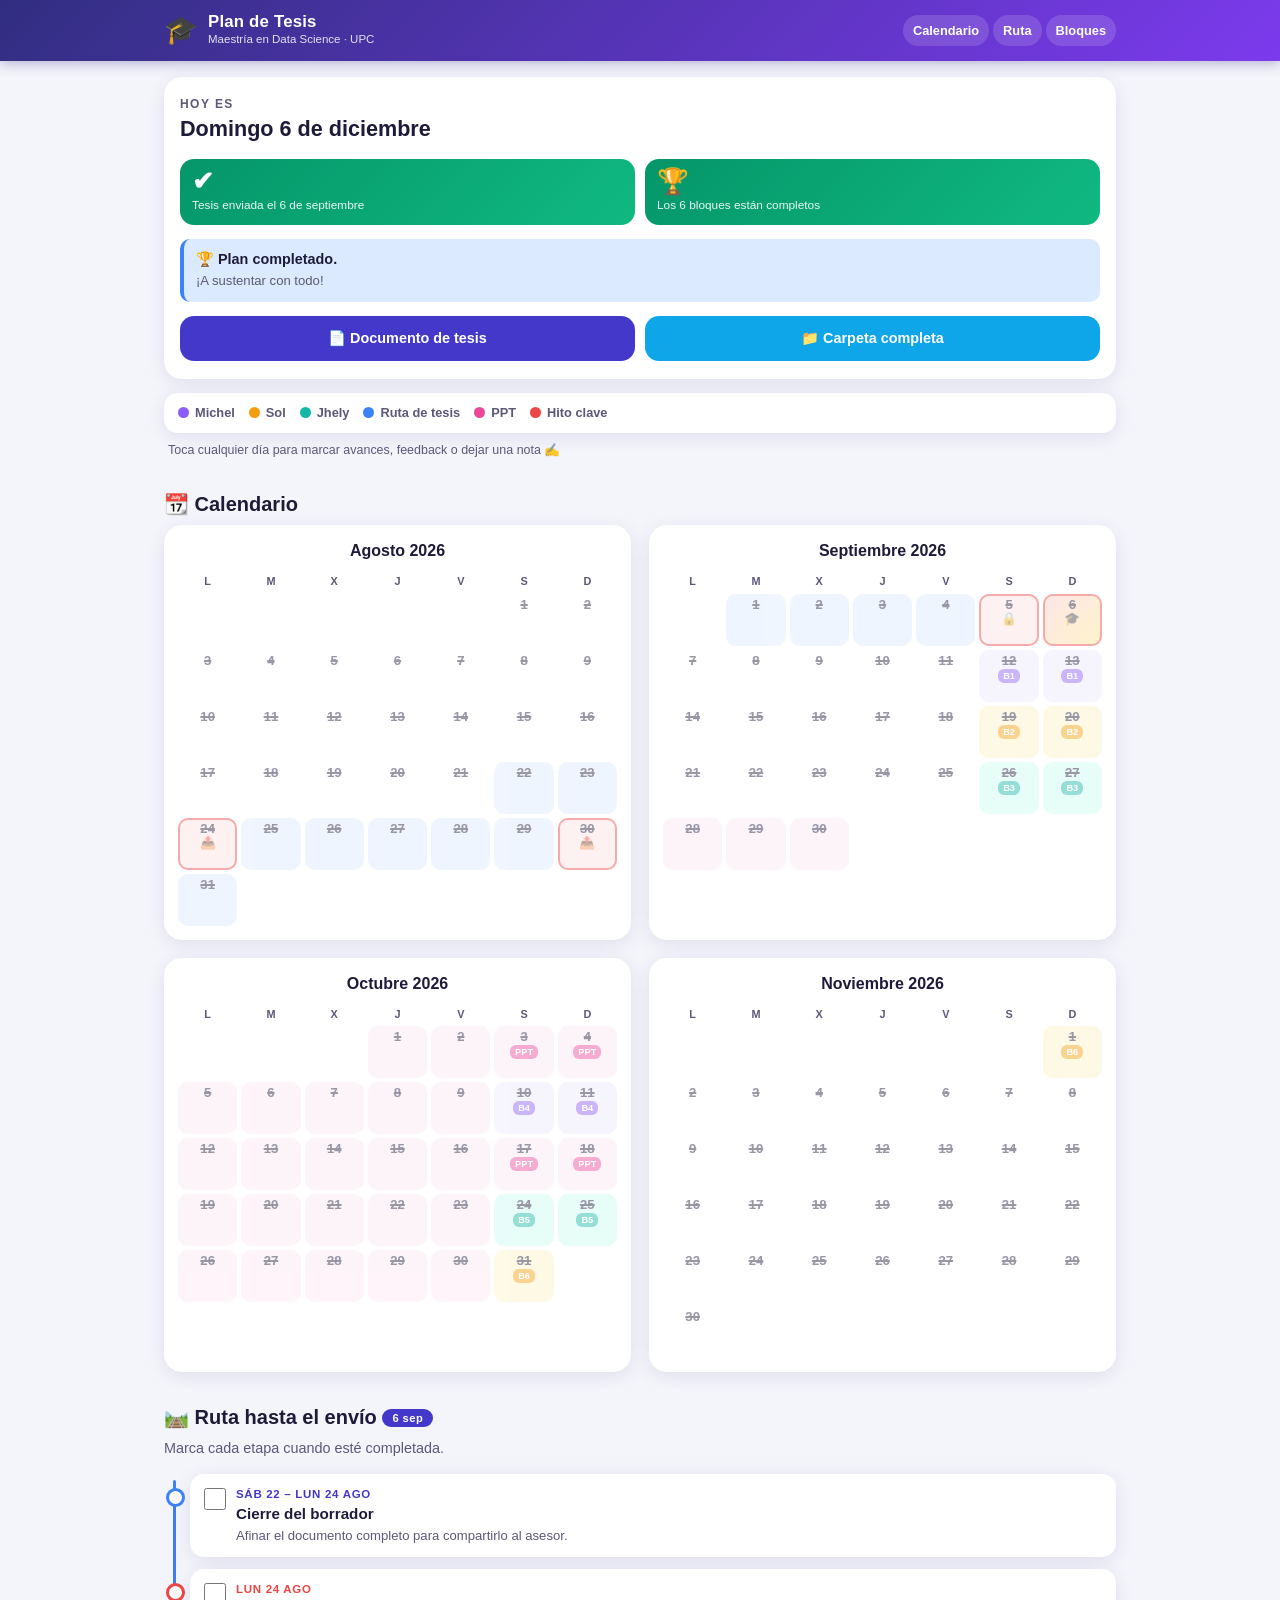
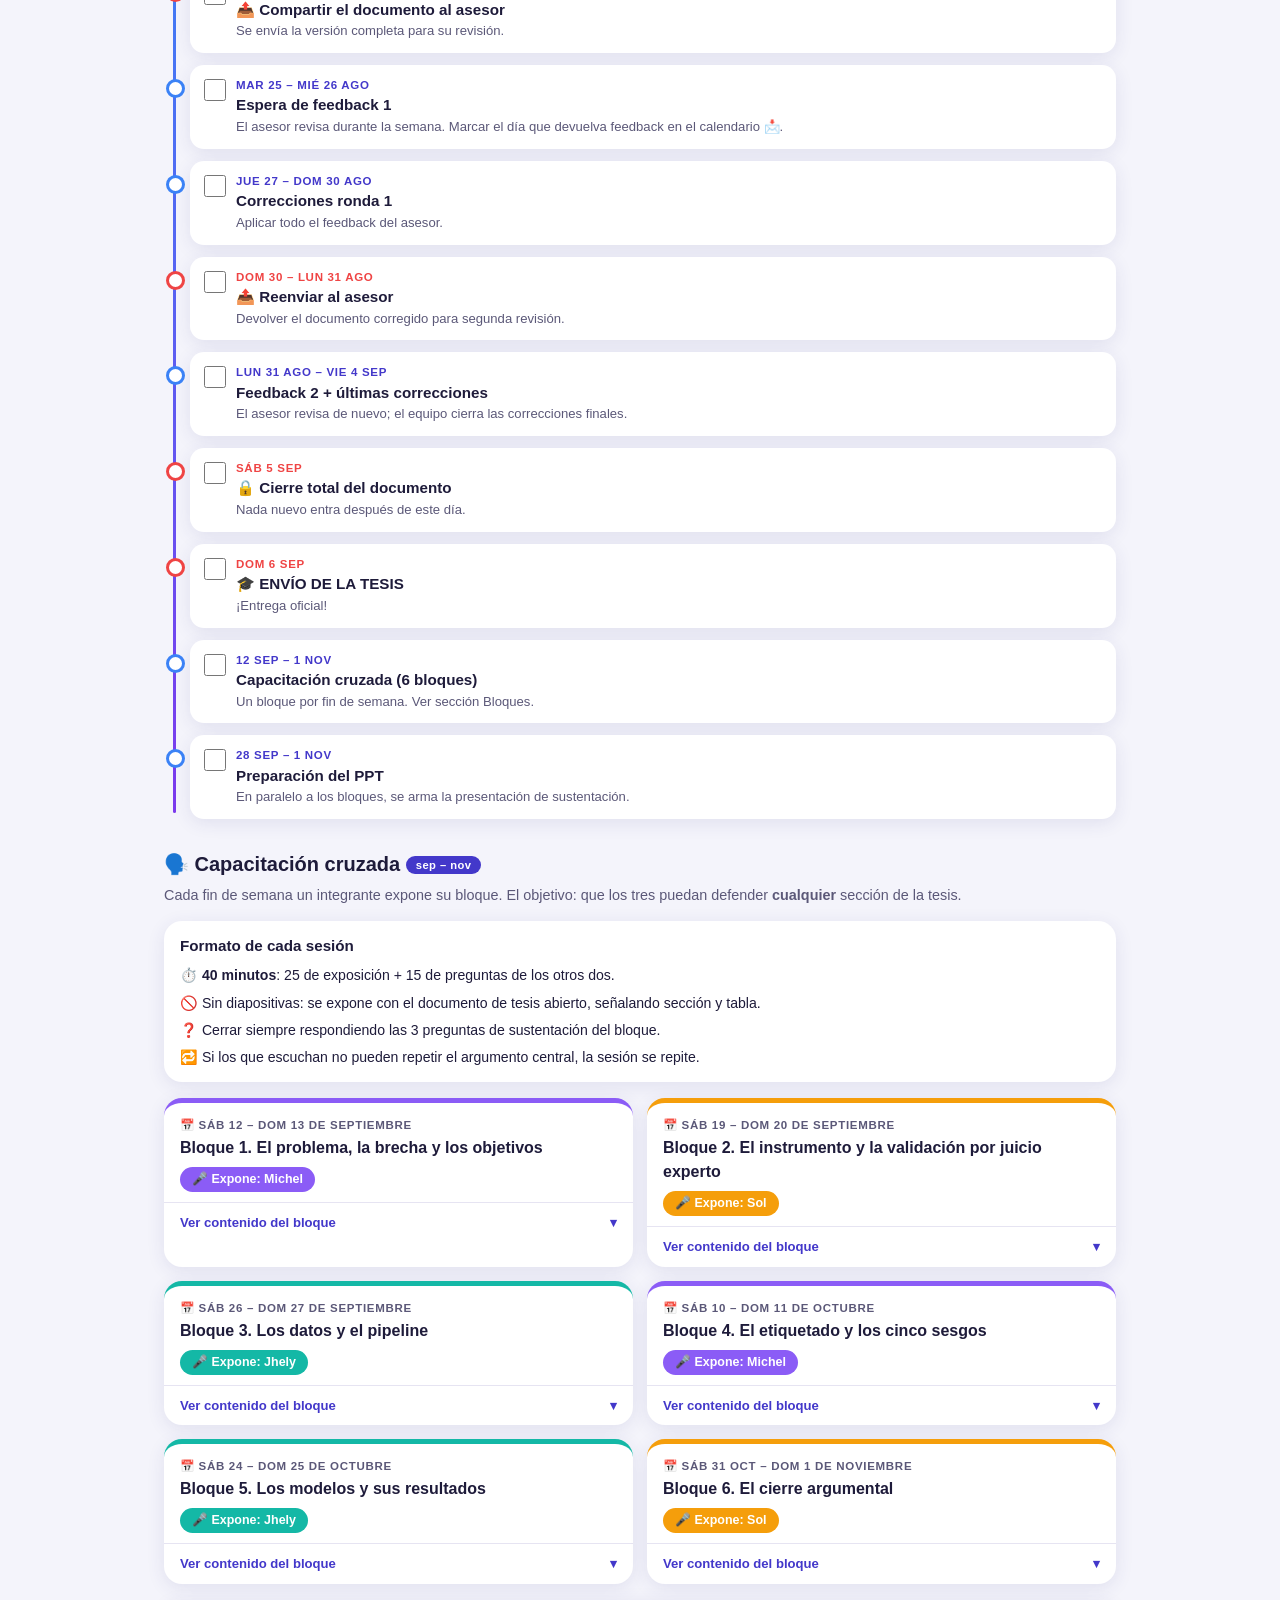
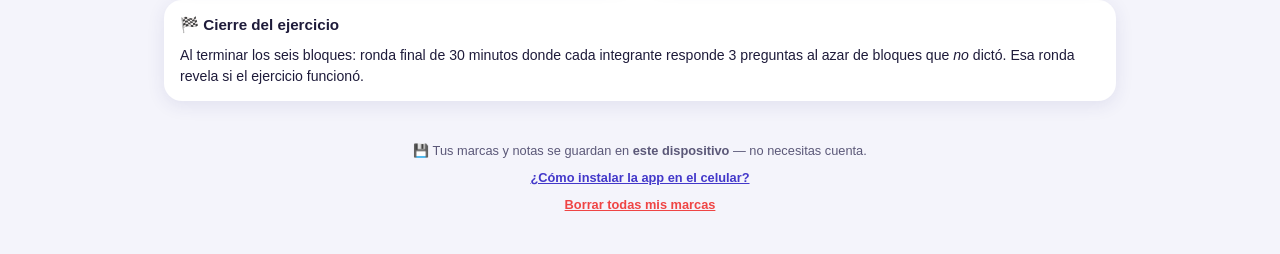
==== index.html @ 7bec79c9 "PWA de planificación de tesis para el equipo G7 Sitio estático responsive (celular y computadora) li" ====
<!DOCTYPE html>
<html lang="es">
<head>
  <meta charset="UTF-8" />
  <meta name="viewport" content="width=device-width, initial-scale=1, viewport-fit=cover" />
  <title>Plan de Tesis · G7</title>
  <meta name="description" content="Planificación de tesis — Maestría en Data Science UPC. Calendario, ruta de entrega y bloques de capacitación cruzada." />
  <meta name="theme-color" content="#312e81" />
  <link rel="manifest" href="manifest.webmanifest" />
  <link rel="icon" type="image/png" sizes="192x192" href="icons/icon-192.png" />
  <link rel="apple-touch-icon" href="icons/apple-touch-icon.png" />
  <meta name="apple-mobile-web-app-capable" content="yes" />
  <meta name="mobile-web-app-capable" content="yes" />
  <meta name="apple-mobile-web-app-status-bar-style" content="black-translucent" />
  <meta name="apple-mobile-web-app-title" content="Tesis G7" />
  <link rel="stylesheet" href="css/styles.css" />
</head>
<body>

<header class="topbar">
  <div class="topbar-inner">
    <div class="brand">
      <span class="brand-icon">🎓</span>
      <div>
        <h1>Plan de Tesis</h1>
        <p class="brand-sub">Maestría en Data Science · UPC</p>
      </div>
    </div>
    <nav class="quick-nav">
      <a href="#calendario">Calendario</a>
      <a href="#ruta">Ruta</a>
      <a href="#bloques">Bloques</a>
    </nav>
  </div>
</header>

<main>

  <!-- HERO / HOY -->
  <section class="hero" id="hoy">
    <div class="hero-card">
      <div class="hero-today">
        <p class="hero-label">Hoy es</p>
        <p class="hero-date" id="hero-date">—</p>
      </div>
      <div class="hero-countdown" id="hero-countdown">
        <!-- se llena por JS -->
      </div>
      <div class="hero-phase" id="hero-phase">
        <!-- fase actual por JS -->
      </div>
      <div class="hero-actions">
        <a class="btn btn-doc" target="_blank" rel="noopener"
           href="https://upcedupe-my.sharepoint.com/:w:/g/personal/e202411058_upc_edu_pe/IQDRNMA9AV5sQaZxkCQ2ro44AdvdgoTfrQjGai8BATHbYuw?e=8x37Rl">
          📄 Documento de tesis
        </a>
        <a class="btn btn-folder" target="_blank" rel="noopener"
           href="https://upcedupe-my.sharepoint.com/:f:/g/personal/e202411058_upc_edu_pe/IgCr6ckTygm-SajQEywB1_AHAR40iPiZxzMHCmifpr9KDxs?e=idbEZw">
          📁 Carpeta completa
        </a>
        <button class="btn btn-install hidden" id="btn-install">📲 Instalar app</button>
      </div>
    </div>
  </section>

  <!-- LEYENDA -->
  <section class="legend-wrap">
    <div class="legend">
      <span class="lg-item"><i class="dot dot-michel"></i> Michel</span>
      <span class="lg-item"><i class="dot dot-sol"></i> Sol</span>
      <span class="lg-item"><i class="dot dot-jhely"></i> Jhely</span>
      <span class="lg-item"><i class="dot dot-tesis"></i> Ruta de tesis</span>
      <span class="lg-item"><i class="dot dot-ppt"></i> PPT</span>
      <span class="lg-item"><i class="dot dot-hito"></i> Hito clave</span>
    </div>
    <p class="legend-hint">Toca cualquier día para marcar avances, feedback o dejar una nota ✍️</p>
  </section>

  <!-- CALENDARIO -->
  <section id="calendario" class="section">
    <h2 class="section-title">📆 Calendario</h2>
    <div class="months" id="months"><!-- meses por JS --></div>
  </section>

  <!-- RUTA DE LA TESIS -->
  <section id="ruta" class="section">
    <h2 class="section-title">🛤️ Ruta hasta el envío <span class="title-tag">6 sep</span></h2>
    <p class="section-sub">Marca cada etapa cuando esté completada.</p>
    <ol class="timeline" id="timeline"><!-- etapas por JS --></ol>
  </section>

  <!-- SUSTENTACIÓN / BLOQUES -->
  <section id="bloques" class="section">
    <h2 class="section-title">🗣️ Capacitación cruzada <span class="title-tag">sep – nov</span></h2>
    <p class="section-sub">Cada fin de semana un integrante expone su bloque. El objetivo: que los tres puedan defender <strong>cualquier</strong> sección de la tesis.</p>

    <div class="format-card">
      <h3>Formato de cada sesión</h3>
      <ul>
        <li>⏱️ <strong>40 minutos</strong>: 25 de exposición + 15 de preguntas de los otros dos.</li>
        <li>🚫 Sin diapositivas: se expone con el documento de tesis abierto, señalando sección y tabla.</li>
        <li>❓ Cerrar siempre respondiendo las 3 preguntas de sustentación del bloque.</li>
        <li>🔁 Si los que escuchan no pueden repetir el argumento central, la sesión se repite.</li>
      </ul>
    </div>

    <div class="blocks" id="blocks"><!-- bloques por JS --></div>

    <div class="format-card closing-card">
      <h3>🏁 Cierre del ejercicio</h3>
      <p>Al terminar los seis bloques: ronda final de 30 minutos donde cada integrante responde 3 preguntas al azar de bloques que <em>no</em> dictó. Esa ronda revela si el ejercicio funcionó.</p>
    </div>
  </section>

  <footer class="footer">
    <p>💾 Tus marcas y notas se guardan en <strong>este dispositivo</strong> — no necesitas cuenta.</p>
    <p><button class="linklike" id="btn-ios-help">¿Cómo instalar la app en el celular?</button></p>
    <p><button class="linklike danger" id="btn-reset">Borrar todas mis marcas</button></p>
  </footer>
</main>

<!-- MODAL DE DÍA -->
<div class="sheet-backdrop hidden" id="sheet-backdrop"></div>
<div class="sheet hidden" id="sheet" role="dialog" aria-modal="true">
  <div class="sheet-handle"></div>
  <h3 id="sheet-date">—</h3>
  <div id="sheet-events" class="sheet-events"></div>
  <p class="sheet-label">Marcar este día:</p>
  <div class="marker-row" id="marker-row">
    <button data-marker="hecho" class="marker">✅<span>Hecho</span></button>
    <button data-marker="enviado" class="marker">📤<span>Enviado</span></button>
    <button data-marker="feedback" class="marker">📩<span>Feedback</span></button>
    <button data-marker="ojo" class="marker">⚠️<span>Ojo</span></button>
    <button data-marker="" class="marker marker-clear">✖<span>Quitar</span></button>
  </div>
  <p class="sheet-label">Nota del día:</p>
  <textarea id="sheet-note" rows="2" placeholder="Ej.: El asesor devolvió feedback del cap. 4…"></textarea>
  <button class="btn btn-close" id="sheet-close">Listo</button>
</div>

<!-- MODAL INSTRUCCIONES iOS -->
<div class="sheet-backdrop hidden" id="ios-backdrop"></div>
<div class="sheet hidden" id="ios-sheet" role="dialog" aria-modal="true">
  <div class="sheet-handle"></div>
  <h3>📲 Instalar como app</h3>
  <div class="ios-steps">
    <p><strong>iPhone / iPad (Safari):</strong></p>
    <ol>
      <li>Toca el botón <strong>Compartir</strong> <span class="ios-share">⎋</span> (cuadrado con flecha).</li>
      <li>Elige <strong>“Añadir a pantalla de inicio”</strong>.</li>
      <li>Confirma con <strong>“Añadir”</strong>. ¡Listo! Aparece como app.</li>
    </ol>
    <p><strong>Android (Chrome):</strong></p>
    <ol>
      <li>Toca el menú <strong>⋮</strong> y elige <strong>“Instalar app”</strong> o <strong>“Añadir a pantalla de inicio”</strong>.</li>
    </ol>
  </div>
  <button class="btn btn-close" id="ios-close">Entendido</button>
</div>

<script src="js/app.js"></script>
</body>
</html>
---- css/styles.css ----
/* ============ Base ============ */
:root {
  --bg: #f4f4fb;
  --card: #ffffff;
  --ink: #1e1b3a;
  --ink-soft: #5b5878;
  --line: #e6e4f2;

  --indigo: #4338ca;
  --indigo-deep: #312e81;
  --violet: #7c3aed;

  --michel: #8b5cf6;
  --sol: #f59e0b;
  --jhely: #14b8a6;

  --tesis: #3b82f6;
  --ppt: #ec4899;
  --hito: #ef4444;

  --michel-soft: #ede9fe;
  --sol-soft: #fef3c7;
  --jhely-soft: #ccfbf1;
  --tesis-soft: #dbeafe;
  --ppt-soft: #fce7f3;

  --radius: 18px;
  --shadow: 0 4px 18px rgba(49, 46, 129, 0.10);
}

* { box-sizing: border-box; margin: 0; padding: 0; }

html { scroll-behavior: smooth; }

body {
  font-family: -apple-system, BlinkMacSystemFont, "Segoe UI", Roboto, "Helvetica Neue", Arial, sans-serif;
  background: var(--bg);
  color: var(--ink);
  line-height: 1.5;
  -webkit-font-smoothing: antialiased;
  padding-bottom: env(safe-area-inset-bottom);
}

main { max-width: 980px; margin: 0 auto; padding: 0 14px 40px; }

.hidden { display: none !important; }

/* ============ Topbar ============ */
.topbar {
  background: linear-gradient(135deg, var(--indigo-deep), var(--violet));
  color: #fff;
  position: sticky;
  top: 0;
  z-index: 50;
  padding-top: env(safe-area-inset-top);
  box-shadow: 0 2px 12px rgba(49,46,129,.35);
}
.topbar-inner {
  max-width: 980px; margin: 0 auto;
  display: flex; align-items: center; justify-content: space-between;
  gap: 10px; padding: 10px 14px;
}
.brand { display: flex; align-items: center; gap: 10px; }
.brand-icon { font-size: 1.7rem; }
.brand h1 { font-size: 1.05rem; line-height: 1.15; letter-spacing: .2px; }
.brand-sub { font-size: .72rem; opacity: .85; }
.quick-nav { display: flex; gap: 4px; }
.quick-nav a {
  color: #fff; text-decoration: none; font-size: .8rem; font-weight: 600;
  padding: 6px 10px; border-radius: 999px; background: rgba(255,255,255,.14);
}
.quick-nav a:active { background: rgba(255,255,255,.3); }

/* ============ Hero ============ */
.hero { margin-top: 16px; }
.hero-card {
  background: var(--card); border-radius: var(--radius); box-shadow: var(--shadow);
  padding: 18px 16px; display: grid; gap: 14px;
}
.hero-label { font-size: .75rem; text-transform: uppercase; letter-spacing: .12em; color: var(--ink-soft); font-weight: 700; }
.hero-date { font-size: 1.35rem; font-weight: 800; }

.hero-countdown { display: flex; gap: 10px; flex-wrap: wrap; }
.count-pill {
  flex: 1 1 130px; border-radius: 14px; padding: 10px 12px; color: #fff;
  display: flex; flex-direction: column; gap: 2px; min-width: 130px;
}
.count-pill .num { font-size: 1.6rem; font-weight: 800; line-height: 1; }
.count-pill .lbl { font-size: .74rem; opacity: .92; }
.count-envio { background: linear-gradient(135deg, #ef4444, #f97316); }
.count-next { background: linear-gradient(135deg, #4338ca, #7c3aed); }
.count-done { background: linear-gradient(135deg, #059669, #10b981); }

.hero-phase {
  border-left: 4px solid var(--tesis); background: var(--tesis-soft);
  border-radius: 10px; padding: 10px 12px; font-size: .9rem;
}
.hero-phase strong { display: block; }
.hero-phase .phase-note { color: var(--ink-soft); font-size: .82rem; }

.hero-actions { display: flex; gap: 10px; flex-wrap: wrap; }
.btn {
  display: inline-flex; align-items: center; justify-content: center; gap: 6px;
  border: none; cursor: pointer; text-decoration: none;
  font-weight: 700; font-size: .9rem; padding: 12px 16px; border-radius: 14px;
  transition: transform .1s ease, filter .15s ease;
  flex: 1 1 160px;
}
.btn:active { transform: scale(.97); filter: brightness(.95); }
.btn-doc { background: var(--indigo); color: #fff; }
.btn-folder { background: #0ea5e9; color: #fff; }
.btn-install { background: #111827; color: #fff; }

/* ============ Leyenda ============ */
.legend-wrap { margin-top: 14px; }
.legend {
  display: flex; flex-wrap: wrap; gap: 8px 14px;
  background: var(--card); border-radius: 14px; padding: 10px 14px; box-shadow: var(--shadow);
  font-size: .8rem; font-weight: 600; color: var(--ink-soft);
}
.lg-item { display: inline-flex; align-items: center; gap: 6px; }
.dot { width: 11px; height: 11px; border-radius: 50%; display: inline-block; }
.dot-michel { background: var(--michel); }
.dot-sol { background: var(--sol); }
.dot-jhely { background: var(--jhely); }
.dot-tesis { background: var(--tesis); }
.dot-ppt { background: var(--ppt); }
.dot-hito { background: var(--hito); }
.legend-hint { font-size: .78rem; color: var(--ink-soft); margin: 8px 4px 0; }

/* ============ Secciones ============ */
.section { margin-top: 30px; scroll-margin-top: 80px; }
.section-title { font-size: 1.25rem; font-weight: 800; margin-bottom: 6px; }
.title-tag {
  font-size: .7rem; background: var(--indigo); color: #fff; border-radius: 999px;
  padding: 3px 10px; vertical-align: middle; font-weight: 700; letter-spacing: .04em;
}
.section-sub { color: var(--ink-soft); font-size: .9rem; margin-bottom: 14px; }

/* ============ Calendario ============ */
.months { display: grid; gap: 18px; grid-template-columns: 1fr; }
@media (min-width: 720px) { .months { grid-template-columns: 1fr 1fr; } }

.month { background: var(--card); border-radius: var(--radius); box-shadow: var(--shadow); padding: 14px; }
.month h3 { text-align: center; font-size: 1rem; margin-bottom: 10px; text-transform: capitalize; }
.weekdays, .grid { display: grid; grid-template-columns: repeat(7, 1fr); gap: 4px; }
.weekdays span {
  text-align: center; font-size: .68rem; font-weight: 800; color: var(--ink-soft);
  text-transform: uppercase; padding-bottom: 4px;
}

.day {
  position: relative; border: none; background: transparent; font: inherit; color: inherit;
  border-radius: 10px; min-height: 52px; padding: 4px 2px 3px; cursor: pointer;
  display: flex; flex-direction: column; align-items: center; gap: 1px;
  -webkit-tap-highlight-color: transparent;
}
.day:active { filter: brightness(.93); }
.day.empty { cursor: default; }
.dnum { font-size: .82rem; font-weight: 700; line-height: 1.1; }

/* fondos por tipo */
.day.p-tesis { background: var(--tesis-soft); }
.day.p-ppt { background: var(--ppt-soft); }
.day.p-michel { background: var(--michel-soft); }
.day.p-sol { background: var(--sol-soft); }
.day.p-jhely { background: var(--jhely-soft); }
.day.p-hito { background: #fee2e2; box-shadow: inset 0 0 0 2px var(--hito); }
.day.p-final { background: linear-gradient(135deg, #fecaca, #fde68a); box-shadow: inset 0 0 0 2px var(--hito); }

.day .chip {
  font-size: .58rem; font-weight: 800; color: #fff; border-radius: 6px;
  padding: 1px 5px; line-height: 1.3; white-space: nowrap; max-width: 100%; overflow: hidden;
}
.chip-michel { background: var(--michel); }
.chip-sol { background: var(--sol); }
.chip-jhely { background: var(--jhely); }
.chip-tesis { background: var(--tesis); }
.chip-ppt { background: var(--ppt); }
.chip-hito { background: var(--hito); }

.day .emoji { font-size: .8rem; line-height: 1; }
.day .marker-badge {
  position: absolute; top: -4px; right: -2px; font-size: .78rem;
  filter: drop-shadow(0 1px 1px rgba(0,0,0,.25));
}
.day .note-ind { position: absolute; bottom: 2px; right: 4px; font-size: .55rem; }

/* día pasado */
.day.past { opacity: .45; }
.day.past .dnum { text-decoration: line-through; text-decoration-thickness: 2px; }

/* hoy */
.day.today {
  box-shadow: inset 0 0 0 2.5px var(--indigo), 0 2px 8px rgba(67,56,202,.35);
  opacity: 1 !important; background: #eef2ff;
}
.day.today.p-michel { background: var(--michel-soft); }
.day.today.p-sol { background: var(--sol-soft); }
.day.today.p-jhely { background: var(--jhely-soft); }
.day.today .dnum { color: var(--indigo); text-decoration: none; }
.day.today::after {
  content: "HOY"; position: absolute; top: -7px; left: 50%; transform: translateX(-50%);
  background: var(--indigo); color: #fff; font-size: .5rem; font-weight: 800;
  padding: 1px 5px; border-radius: 999px; letter-spacing: .05em;
}

/* ============ Timeline ============ */
.timeline { list-style: none; position: relative; padding-left: 26px; }
.timeline::before {
  content: ""; position: absolute; left: 9px; top: 6px; bottom: 6px;
  width: 3px; border-radius: 2px; background: linear-gradient(var(--tesis), var(--violet));
}
.tl-item { position: relative; margin-bottom: 12px; }
.tl-item::before {
  content: ""; position: absolute; left: -24px; top: 14px; width: 13px; height: 13px;
  border-radius: 50%; background: var(--card); border: 3.5px solid var(--tesis);
}
.tl-item.done::before { background: var(--tesis); }
.tl-item.milestone::before { border-color: var(--hito); }
.tl-item.milestone.done::before { background: var(--hito); }

.tl-card {
  background: var(--card); border-radius: 14px; box-shadow: var(--shadow);
  padding: 12px 14px; display: flex; gap: 10px; align-items: flex-start;
}
.tl-card input[type="checkbox"] {
  width: 22px; height: 22px; margin-top: 2px; accent-color: var(--indigo); cursor: pointer; flex-shrink: 0;
}
.tl-body { flex: 1; }
.tl-when { font-size: .72rem; font-weight: 800; color: var(--indigo); text-transform: uppercase; letter-spacing: .06em; }
.tl-title { font-weight: 700; font-size: .95rem; }
.tl-desc { font-size: .82rem; color: var(--ink-soft); }
.tl-item.done .tl-title { text-decoration: line-through; color: var(--ink-soft); }
.tl-item.milestone .tl-when { color: var(--hito); }

/* ============ Bloques ============ */
.format-card {
  background: var(--card); border-radius: var(--radius); box-shadow: var(--shadow);
  padding: 14px 16px; margin-bottom: 16px; font-size: .88rem;
}
.format-card h3 { font-size: .95rem; margin-bottom: 8px; }
.format-card ul { list-style: none; display: grid; gap: 6px; }
.closing-card { margin-top: 16px; }

.blocks { display: grid; gap: 14px; grid-template-columns: 1fr; }
@media (min-width: 720px) { .blocks { grid-template-columns: 1fr 1fr; } }

.block-card {
  background: var(--card); border-radius: var(--radius); box-shadow: var(--shadow);
  overflow: hidden; border-top: 5px solid var(--line);
}
.block-card.c-michel { border-top-color: var(--michel); }
.block-card.c-sol { border-top-color: var(--sol); }
.block-card.c-jhely { border-top-color: var(--jhely); }
.block-card.c-libre { border-top-color: var(--ppt); }

.block-head { padding: 14px 16px 10px; }
.block-when { font-size: .72rem; font-weight: 800; text-transform: uppercase; letter-spacing: .06em; color: var(--ink-soft); }
.block-title { font-size: 1rem; font-weight: 800; margin: 2px 0 6px; }
.presenter {
  display: inline-flex; align-items: center; gap: 6px; font-size: .78rem; font-weight: 800;
  color: #fff; border-radius: 999px; padding: 3px 12px;
}
.presenter.pr-michel { background: var(--michel); }
.presenter.pr-sol { background: var(--sol); }
.presenter.pr-jhely { background: var(--jhely); }
.presenter.pr-libre { background: var(--ppt); }

.block-card details { border-top: 1px solid var(--line); }
.block-card summary {
  cursor: pointer; padding: 10px 16px; font-size: .82rem; font-weight: 700; color: var(--indigo);
  list-style: none; display: flex; justify-content: space-between; align-items: center;
}
.block-card summary::-webkit-details-marker { display: none; }
.block-card summary::after { content: "▾"; transition: transform .2s; }
.block-card details[open] summary::after { transform: rotate(180deg); }
.block-detail { padding: 0 16px 14px; font-size: .84rem; display: grid; gap: 10px; }
.block-detail h4 { font-size: .74rem; text-transform: uppercase; letter-spacing: .08em; color: var(--ink-soft); margin-bottom: 3px; }
.block-detail .argumento { background: var(--bg); border-radius: 10px; padding: 10px 12px; font-style: italic; }
.block-detail ul { padding-left: 18px; display: grid; gap: 4px; }
.block-detail .covers { font-size: .78rem; color: var(--ink-soft); }

/* ============ Footer ============ */
.footer { margin-top: 40px; text-align: center; font-size: .8rem; color: var(--ink-soft); display: grid; gap: 8px; }
.linklike { background: none; border: none; color: var(--indigo); font: inherit; font-weight: 700; cursor: pointer; text-decoration: underline; }
.linklike.danger { color: var(--hito); }

/* ============ Sheet (modal) ============ */
.sheet-backdrop {
  position: fixed; inset: 0; background: rgba(20, 15, 60, .45); z-index: 90;
  backdrop-filter: blur(2px);
}
.sheet {
  position: fixed; left: 0; right: 0; bottom: 0; z-index: 100;
  background: var(--card); border-radius: 22px 22px 0 0;
  padding: 10px 18px calc(18px + env(safe-area-inset-bottom));
  box-shadow: 0 -8px 30px rgba(0,0,0,.25);
  max-height: 85vh; overflow-y: auto;
  animation: slideUp .22s ease;
}
@media (min-width: 720px) {
  .sheet { left: 50%; right: auto; transform: translateX(-50%); width: 440px; border-radius: 22px; bottom: 30px; }
}
@keyframes slideUp { from { transform: translateY(40px); opacity: 0; } to { transform: none; opacity: 1; } }
@media (min-width: 720px) {
  @keyframes slideUp { from { transform: translate(-50%, 40px); opacity: 0; } to { transform: translate(-50%, 0); opacity: 1; } }
}

.sheet-handle { width: 42px; height: 5px; border-radius: 3px; background: var(--line); margin: 4px auto 12px; }
.sheet h3 { font-size: 1.05rem; margin-bottom: 10px; }
.sheet-events { display: grid; gap: 8px; margin-bottom: 14px; }
.sheet-event {
  border-radius: 10px; padding: 9px 12px; font-size: .85rem; border-left: 4px solid var(--line);
  background: var(--bg);
}
.sheet-event.ev-michel { border-left-color: var(--michel); background: var(--michel-soft); }
.sheet-event.ev-sol { border-left-color: var(--sol); background: var(--sol-soft); }
.sheet-event.ev-jhely { border-left-color: var(--jhely); background: var(--jhely-soft); }
.sheet-event.ev-tesis { border-left-color: var(--tesis); background: var(--tesis-soft); }
.sheet-event.ev-ppt { border-left-color: var(--ppt); background: var(--ppt-soft); }
.sheet-event.ev-hito { border-left-color: var(--hito); background: #fee2e2; font-weight: 700; }
.sheet-event .ev-sub { font-size: .76rem; color: var(--ink-soft); font-weight: 400; }
.sheet-empty { color: var(--ink-soft); font-size: .85rem; }

.sheet-label { font-size: .72rem; font-weight: 800; text-transform: uppercase; letter-spacing: .07em; color: var(--ink-soft); margin: 6px 0 6px; }
.marker-row { display: flex; gap: 8px; flex-wrap: wrap; }
.marker {
  flex: 1 1 58px; display: flex; flex-direction: column; align-items: center; gap: 2px;
  border: 2px solid var(--line); background: var(--card); border-radius: 12px;
  padding: 8px 4px; font-size: 1.1rem; cursor: pointer;
}
.marker span { font-size: .62rem; font-weight: 700; color: var(--ink-soft); }
.marker.active { border-color: var(--indigo); background: #eef2ff; }
.marker:active { transform: scale(.95); }

#sheet-note {
  width: 100%; border: 2px solid var(--line); border-radius: 12px; padding: 10px 12px;
  font: inherit; font-size: .88rem; resize: vertical; background: var(--bg);
}
#sheet-note:focus { outline: none; border-color: var(--indigo); background: #fff; }

.btn-close { width: 100%; margin-top: 14px; background: var(--indigo); color: #fff; }

.ios-steps { font-size: .88rem; display: grid; gap: 8px; }
.ios-steps ol { padding-left: 20px; display: grid; gap: 4px; }
.ios-share { display: inline-block; transform: rotate(0deg); font-weight: 800; }
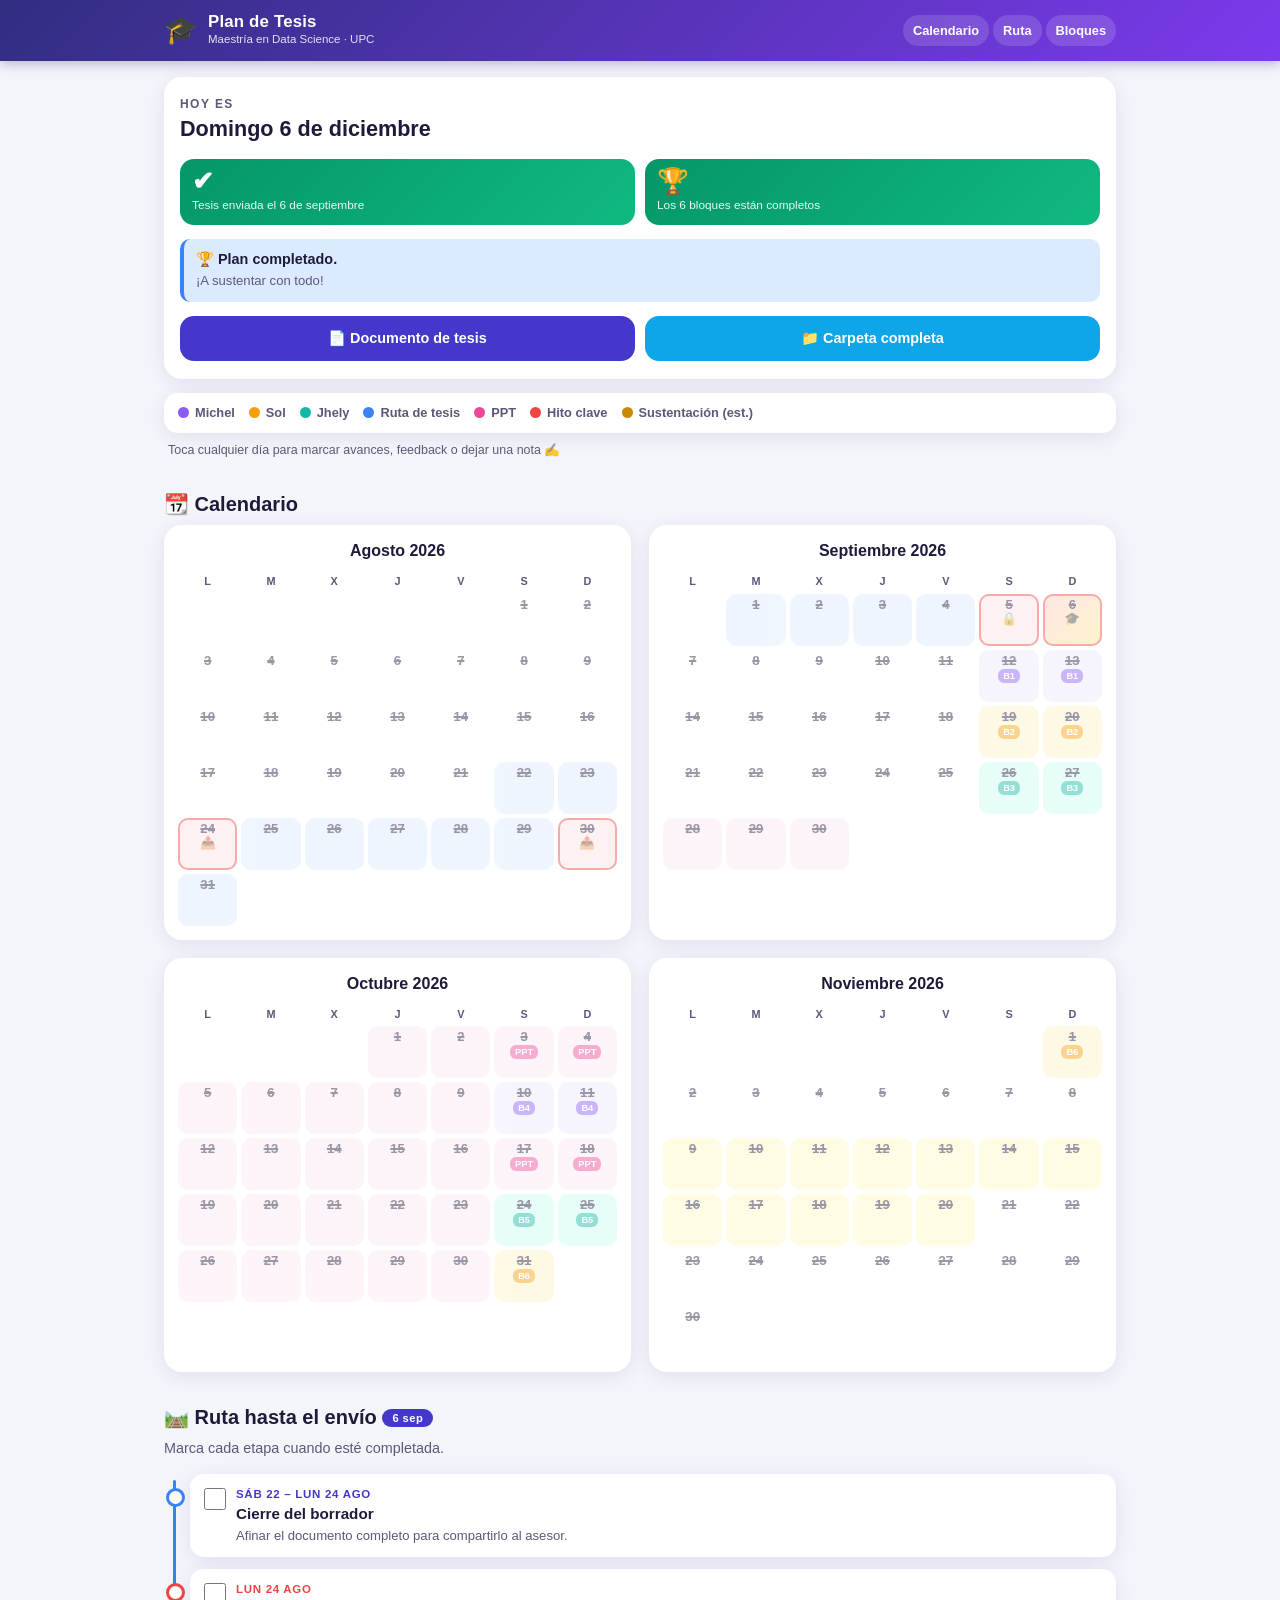
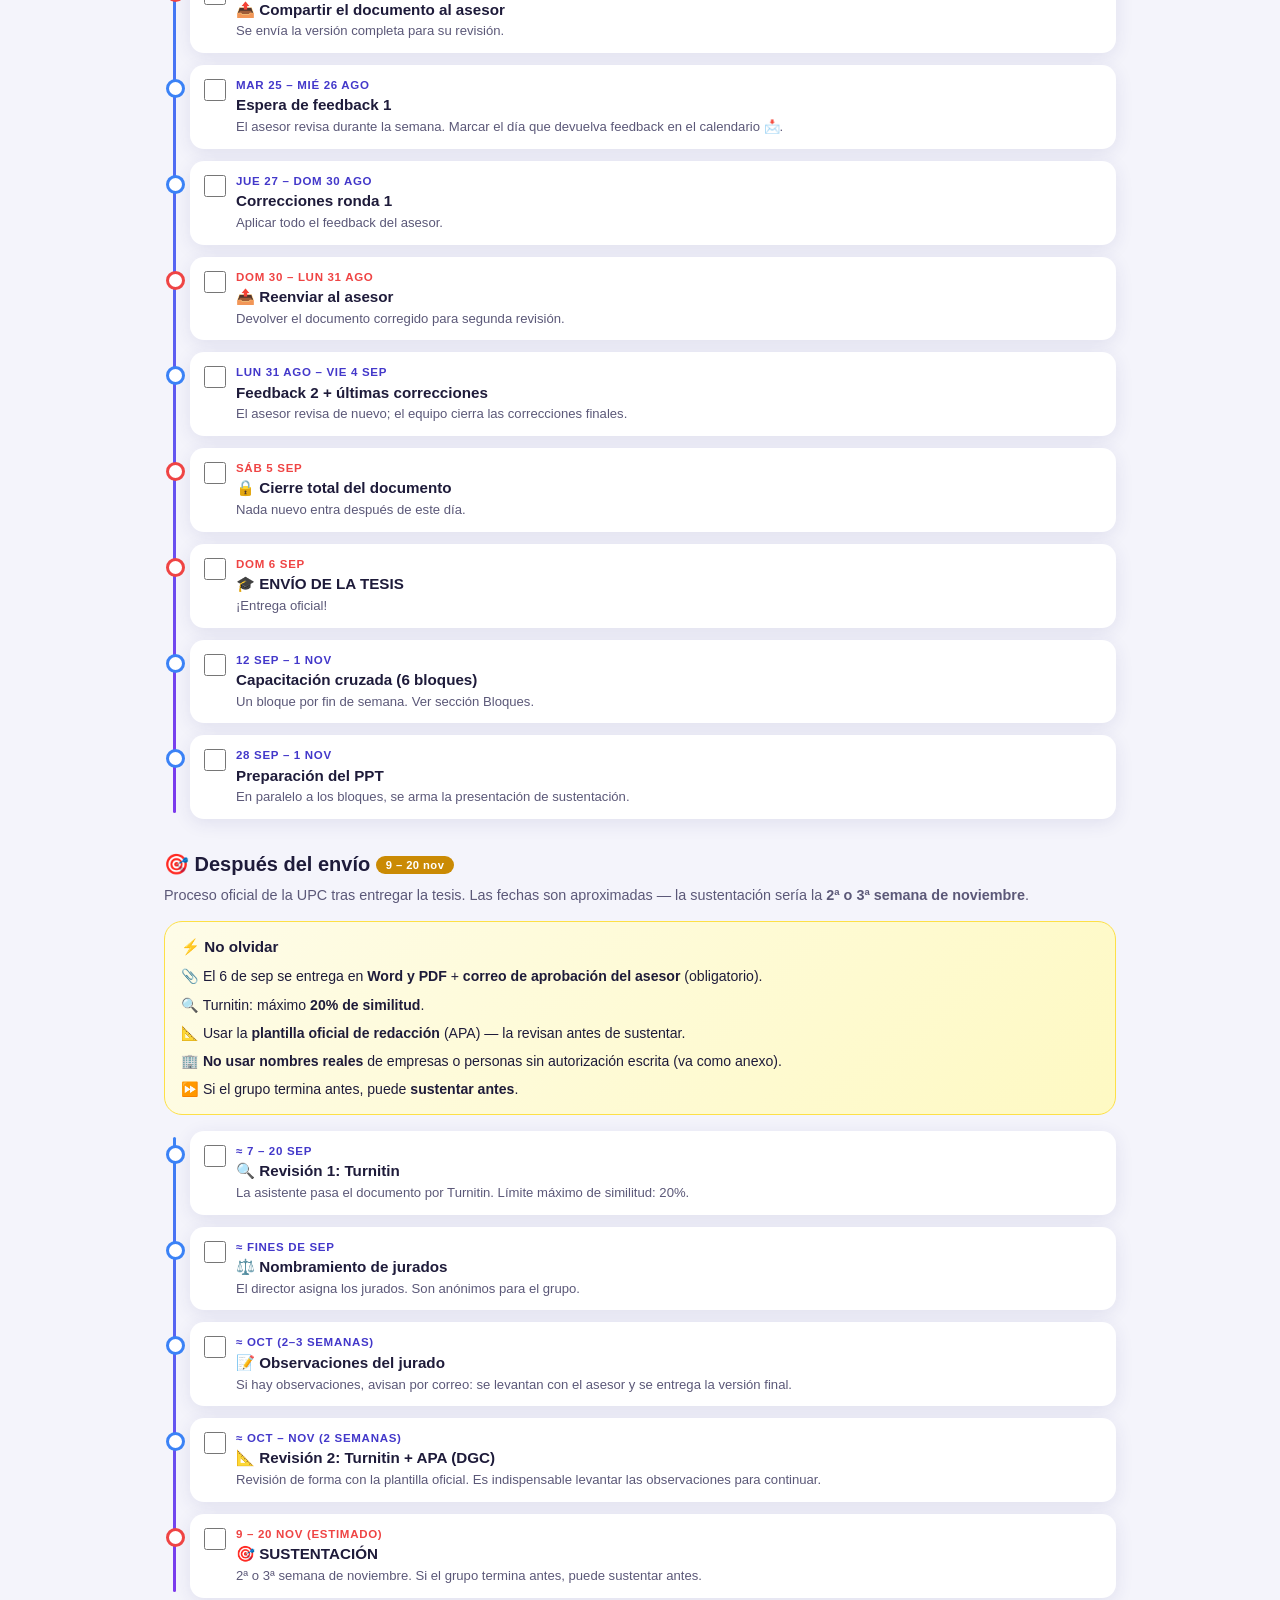
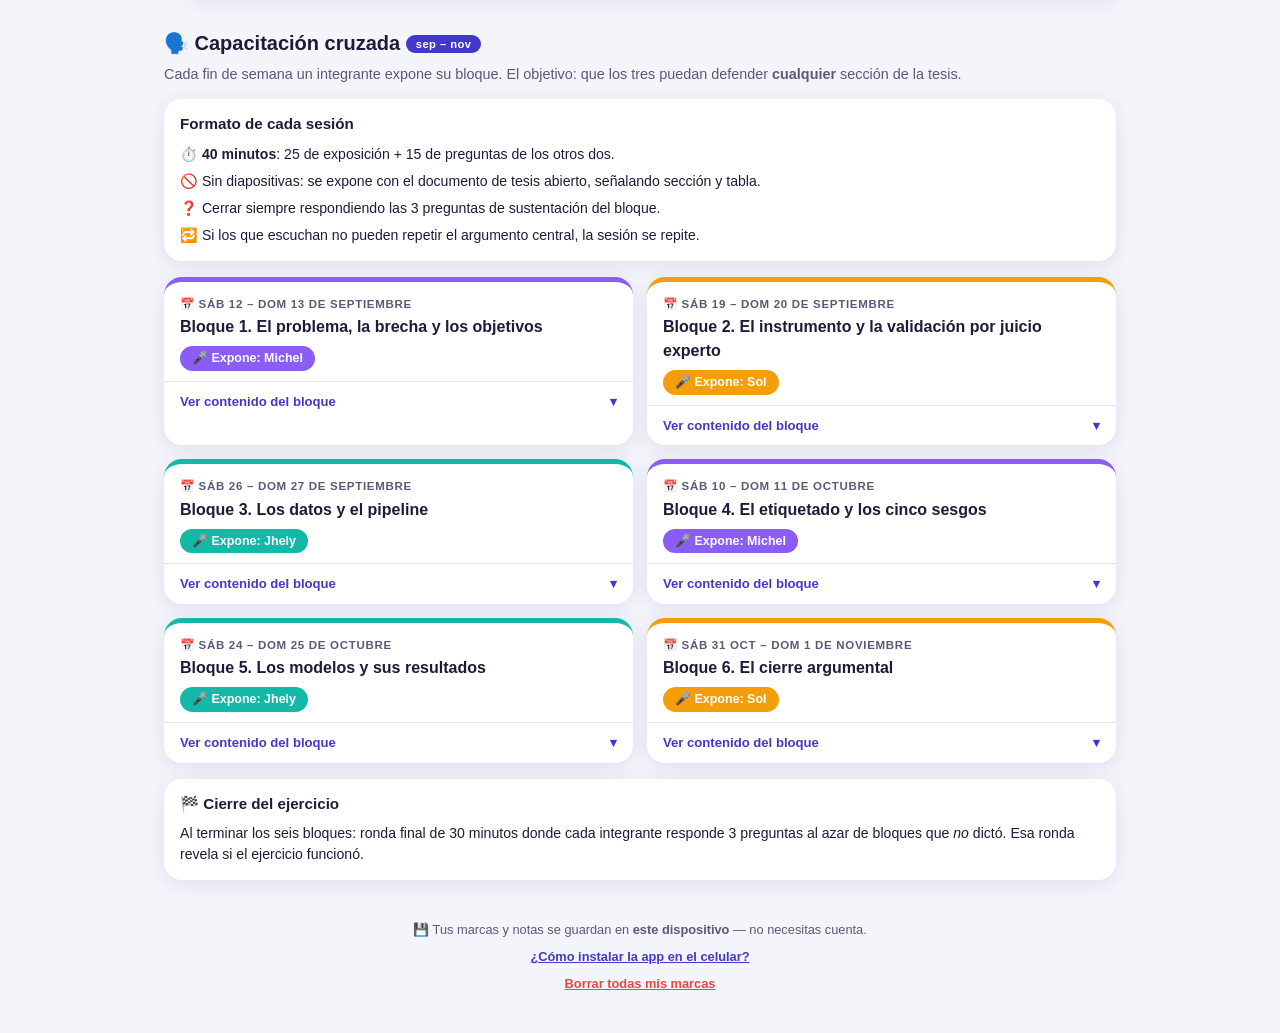
==== commit f8557c5f: "Agregar cronograma oficial UPC post-envío y ventana de sustentación - Sección 'Después del envío' co" ====
--- a/index.html
+++ b/index.html
@@ -72,6 +72,7 @@
       <span class="lg-item"><i class="dot dot-tesis"></i> Ruta de tesis</span>
       <span class="lg-item"><i class="dot dot-ppt"></i> PPT</span>
       <span class="lg-item"><i class="dot dot-hito"></i> Hito clave</span>
+      <span class="lg-item"><i class="dot dot-susten"></i> Sustentación (est.)</span>
     </div>
     <p class="legend-hint">Toca cualquier día para marcar avances, feedback o dejar una nota ✍️</p>
   </section>
@@ -87,6 +88,25 @@
     <h2 class="section-title">🛤️ Ruta hasta el envío <span class="title-tag">6 sep</span></h2>
     <p class="section-sub">Marca cada etapa cuando esté completada.</p>
     <ol class="timeline" id="timeline"><!-- etapas por JS --></ol>
+  </section>
+
+  <!-- DESPUÉS DEL ENVÍO (cronograma oficial UPC) -->
+  <section id="despues" class="section">
+    <h2 class="section-title">🎯 Después del envío <span class="title-tag title-tag-gold">9 – 20 nov</span></h2>
+    <p class="section-sub">Proceso oficial de la UPC tras entregar la tesis. Las fechas son aproximadas — la sustentación sería la <strong>2ª o 3ª semana de noviembre</strong>.</p>
+
+    <div class="keys-card">
+      <h3>⚡ No olvidar</h3>
+      <ul>
+        <li>📎 El 6 de sep se entrega en <strong>Word y PDF</strong> + <strong>correo de aprobación del asesor</strong> (obligatorio).</li>
+        <li>🔍 Turnitin: máximo <strong>20% de similitud</strong>.</li>
+        <li>📐 Usar la <strong>plantilla oficial de redacción</strong> (APA) — la revisan antes de sustentar.</li>
+        <li>🏢 <strong>No usar nombres reales</strong> de empresas o personas sin autorización escrita (va como anexo).</li>
+        <li>⏩ Si el grupo termina antes, puede <strong>sustentar antes</strong>.</li>
+      </ul>
+    </div>
+
+    <ol class="timeline" id="timeline-post"><!-- etapas por JS --></ol>
   </section>
 
   <!-- SUSTENTACIÓN / BLOQUES -->
--- a/css/styles.css
+++ b/css/styles.css
@@ -17,12 +17,14 @@
   --tesis: #3b82f6;
   --ppt: #ec4899;
   --hito: #ef4444;
+  --susten: #ca8a04;
 
   --michel-soft: #ede9fe;
   --sol-soft: #fef3c7;
   --jhely-soft: #ccfbf1;
   --tesis-soft: #dbeafe;
   --ppt-soft: #fce7f3;
+  --susten-soft: #fef9c3;
 
   --radius: 18px;
   --shadow: 0 4px 18px rgba(49, 46, 129, 0.10);
@@ -126,6 +128,7 @@
 .dot-tesis { background: var(--tesis); }
 .dot-ppt { background: var(--ppt); }
 .dot-hito { background: var(--hito); }
+.dot-susten { background: var(--susten); }
 .legend-hint { font-size: .78rem; color: var(--ink-soft); margin: 8px 4px 0; }
 
 /* ============ Secciones ============ */
@@ -136,6 +139,15 @@
   padding: 3px 10px; vertical-align: middle; font-weight: 700; letter-spacing: .04em;
 }
 .section-sub { color: var(--ink-soft); font-size: .9rem; margin-bottom: 14px; }
+.title-tag-gold { background: var(--susten); }
+
+.keys-card {
+  background: linear-gradient(135deg, #fefce8, #fef9c3);
+  border: 1.5px solid #fde047;
+  border-radius: var(--radius); padding: 14px 16px; margin-bottom: 16px; font-size: .88rem;
+}
+.keys-card h3 { font-size: .95rem; margin-bottom: 8px; }
+.keys-card ul { list-style: none; display: grid; gap: 7px; }
 
 /* ============ Calendario ============ */
 .months { display: grid; gap: 18px; grid-template-columns: 1fr; }
@@ -165,6 +177,7 @@
 .day.p-michel { background: var(--michel-soft); }
 .day.p-sol { background: var(--sol-soft); }
 .day.p-jhely { background: var(--jhely-soft); }
+.day.p-susten { background: var(--susten-soft); }
 .day.p-hito { background: #fee2e2; box-shadow: inset 0 0 0 2px var(--hito); }
 .day.p-final { background: linear-gradient(135deg, #fecaca, #fde68a); box-shadow: inset 0 0 0 2px var(--hito); }
 
@@ -320,6 +333,7 @@
 .sheet-event.ev-tesis { border-left-color: var(--tesis); background: var(--tesis-soft); }
 .sheet-event.ev-ppt { border-left-color: var(--ppt); background: var(--ppt-soft); }
 .sheet-event.ev-hito { border-left-color: var(--hito); background: #fee2e2; font-weight: 700; }
+.sheet-event.ev-susten { border-left-color: var(--susten); background: var(--susten-soft); }
 .sheet-event .ev-sub { font-size: .76rem; color: var(--ink-soft); font-weight: 400; }
 .sheet-empty { color: var(--ink-soft); font-size: .85rem; }
 
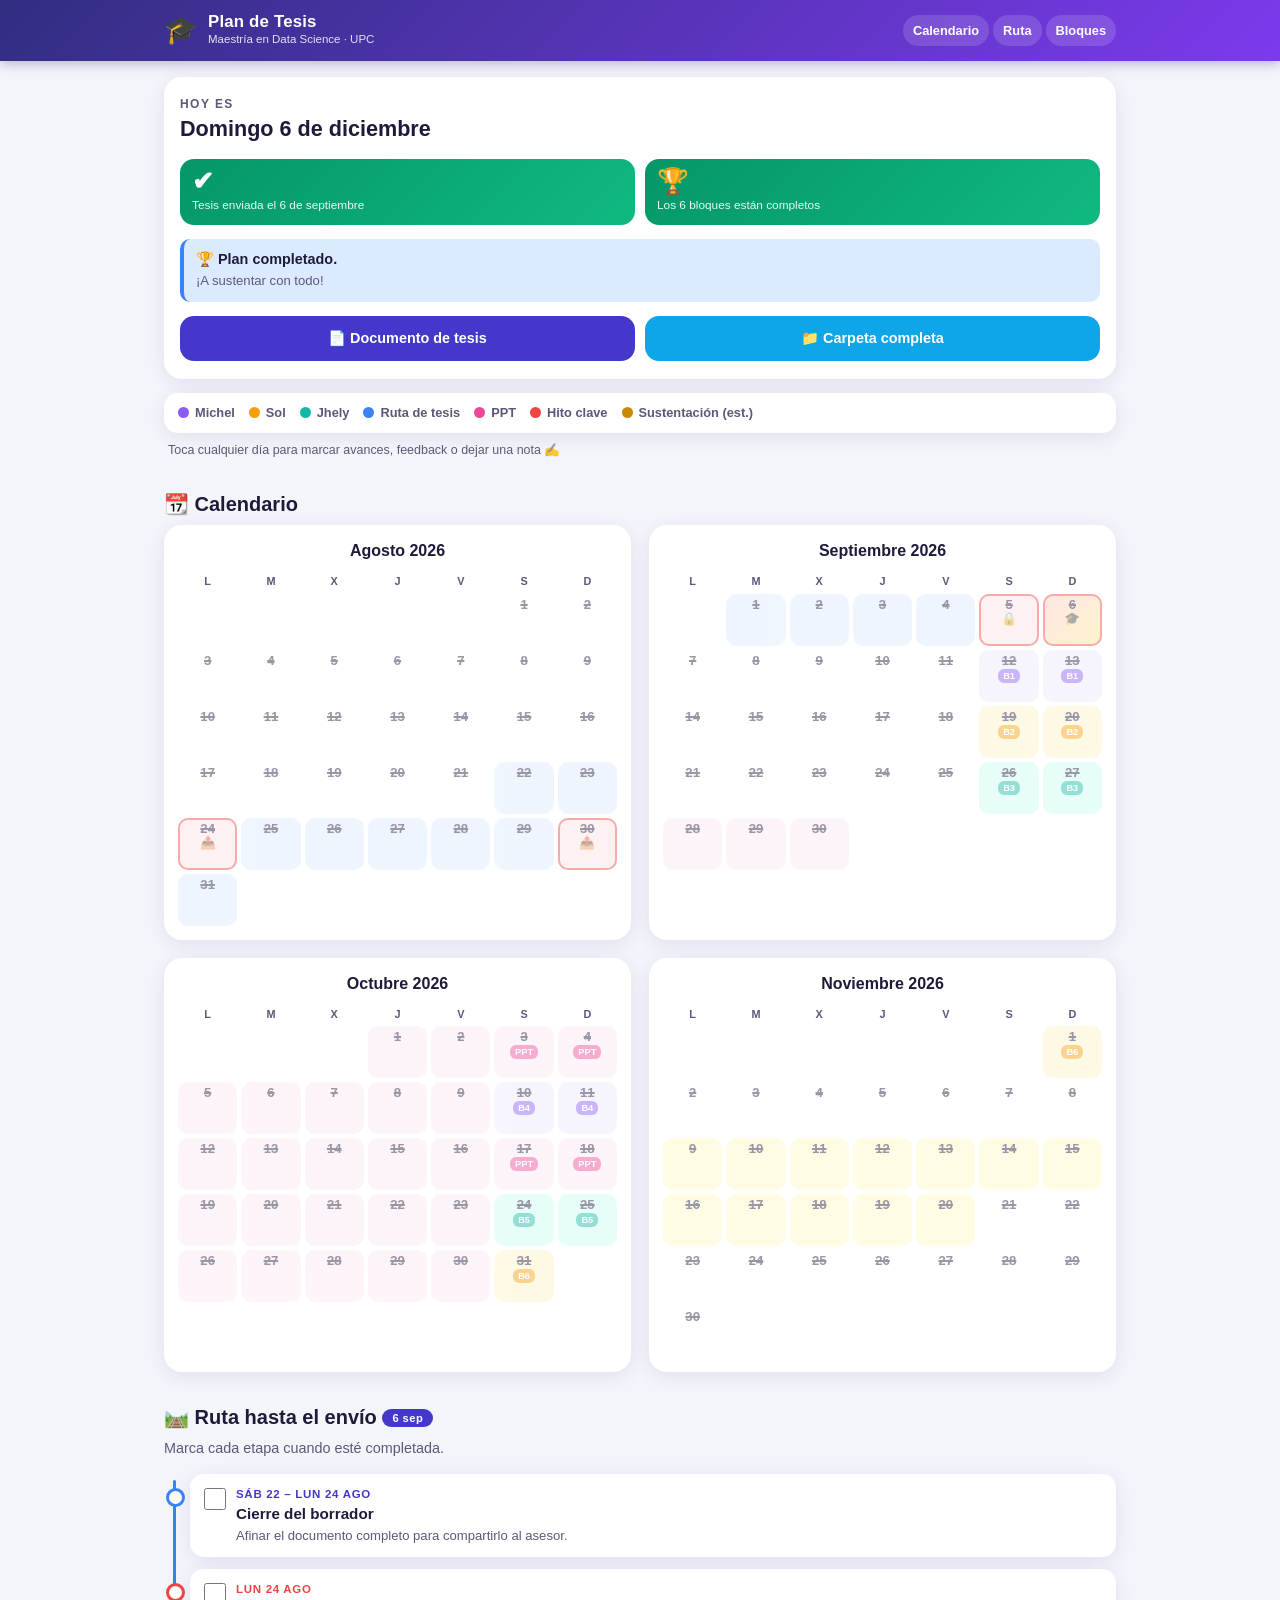
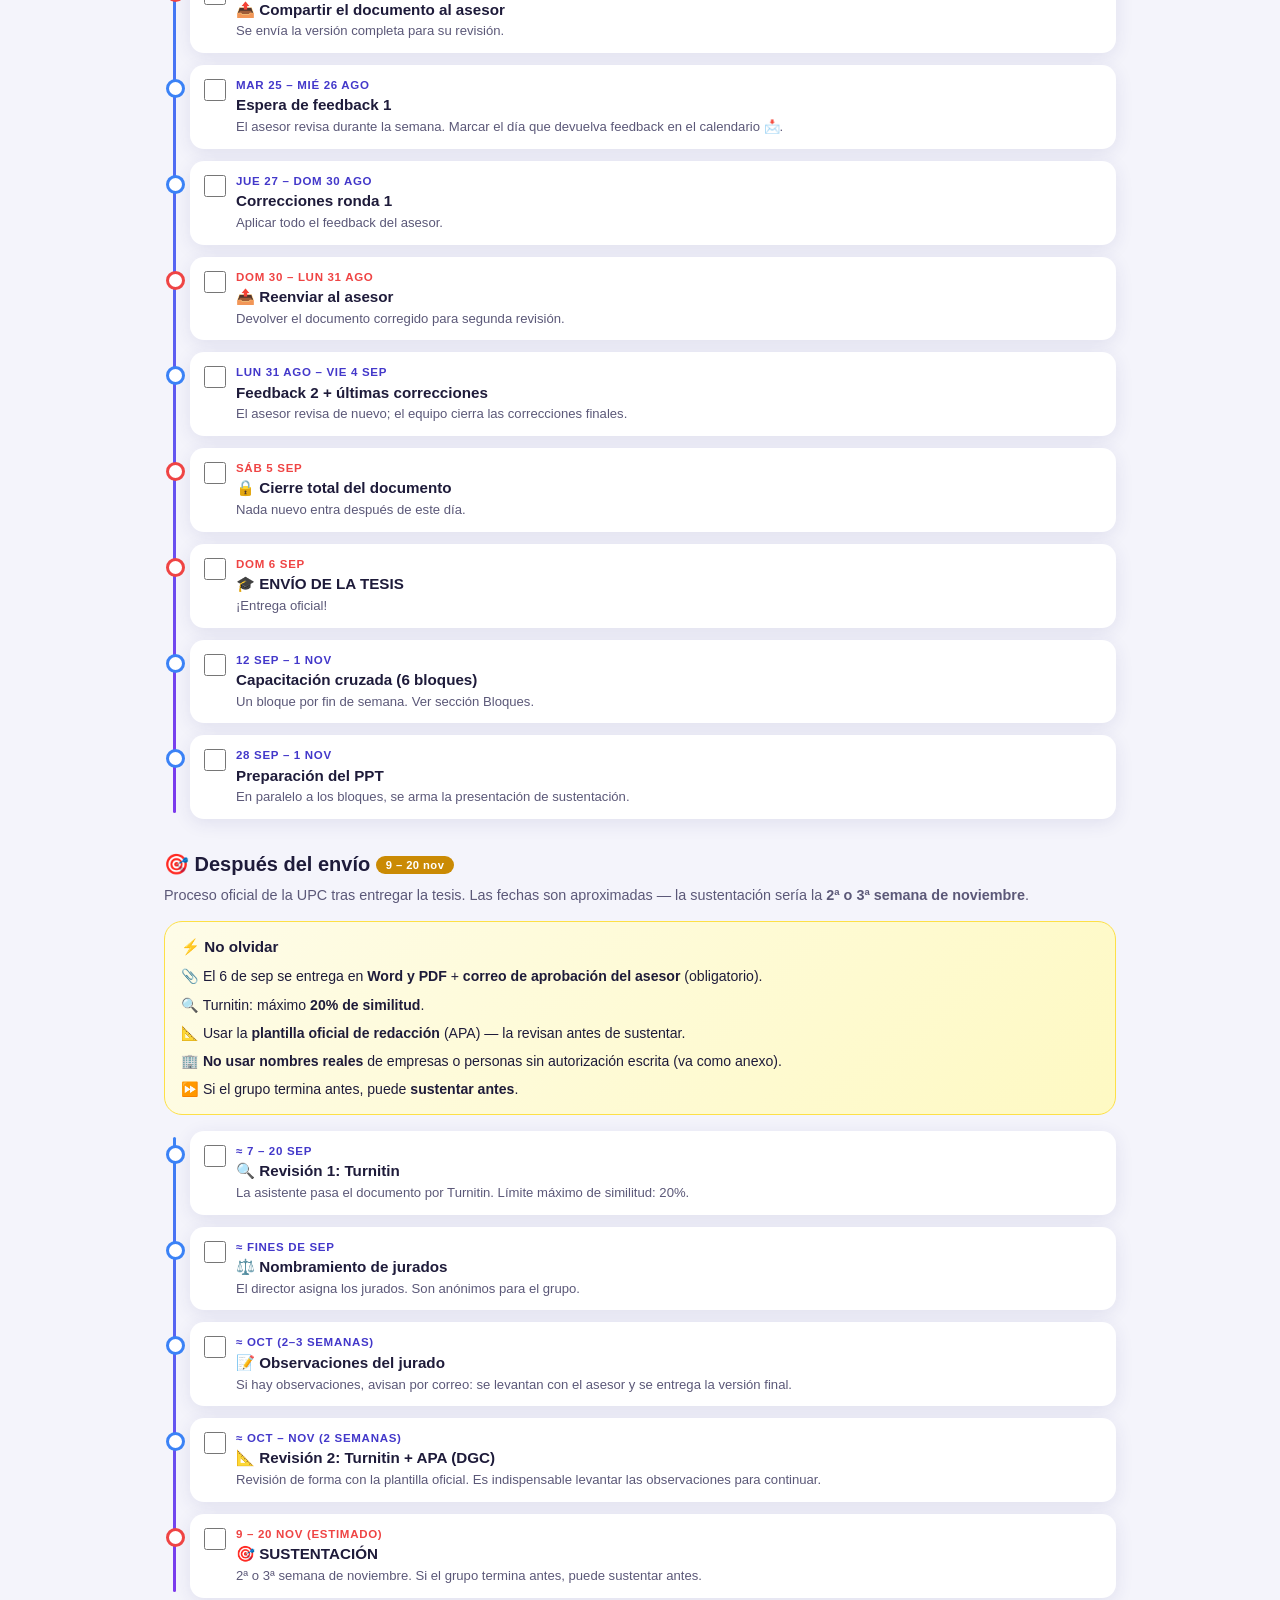
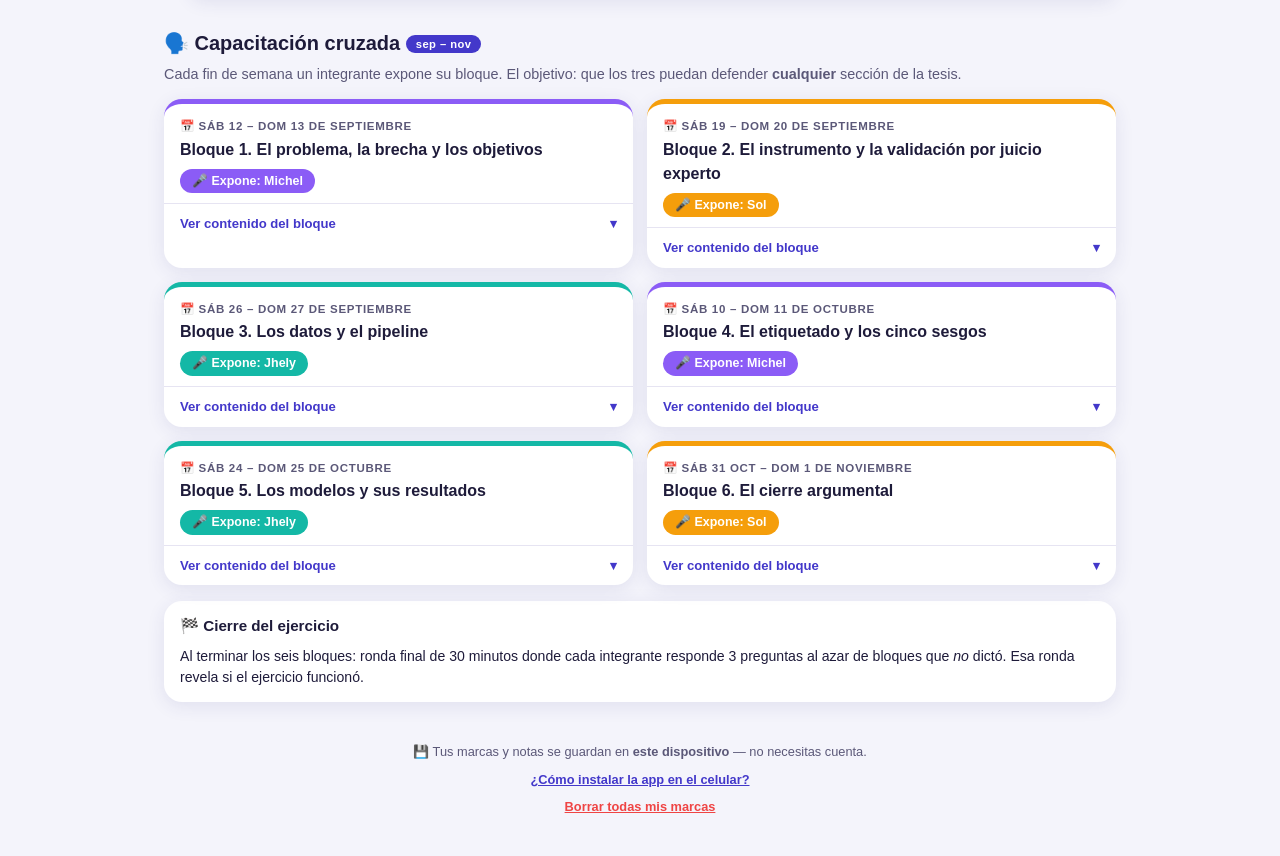
==== commit a8111dfa: "Quitar tarjeta 'Formato de cada sesión' Co-Authored-By: Claude Fable 5 <noreply@anthropic.com> Claud" ====
--- a/index.html
+++ b/index.html
@@ -114,16 +114,6 @@
     <h2 class="section-title">🗣️ Capacitación cruzada <span class="title-tag">sep – nov</span></h2>
     <p class="section-sub">Cada fin de semana un integrante expone su bloque. El objetivo: que los tres puedan defender <strong>cualquier</strong> sección de la tesis.</p>
 
-    <div class="format-card">
-      <h3>Formato de cada sesión</h3>
-      <ul>
-        <li>⏱️ <strong>40 minutos</strong>: 25 de exposición + 15 de preguntas de los otros dos.</li>
-        <li>🚫 Sin diapositivas: se expone con el documento de tesis abierto, señalando sección y tabla.</li>
-        <li>❓ Cerrar siempre respondiendo las 3 preguntas de sustentación del bloque.</li>
-        <li>🔁 Si los que escuchan no pueden repetir el argumento central, la sesión se repite.</li>
-      </ul>
-    </div>
-
     <div class="blocks" id="blocks"><!-- bloques por JS --></div>
 
     <div class="format-card closing-card">
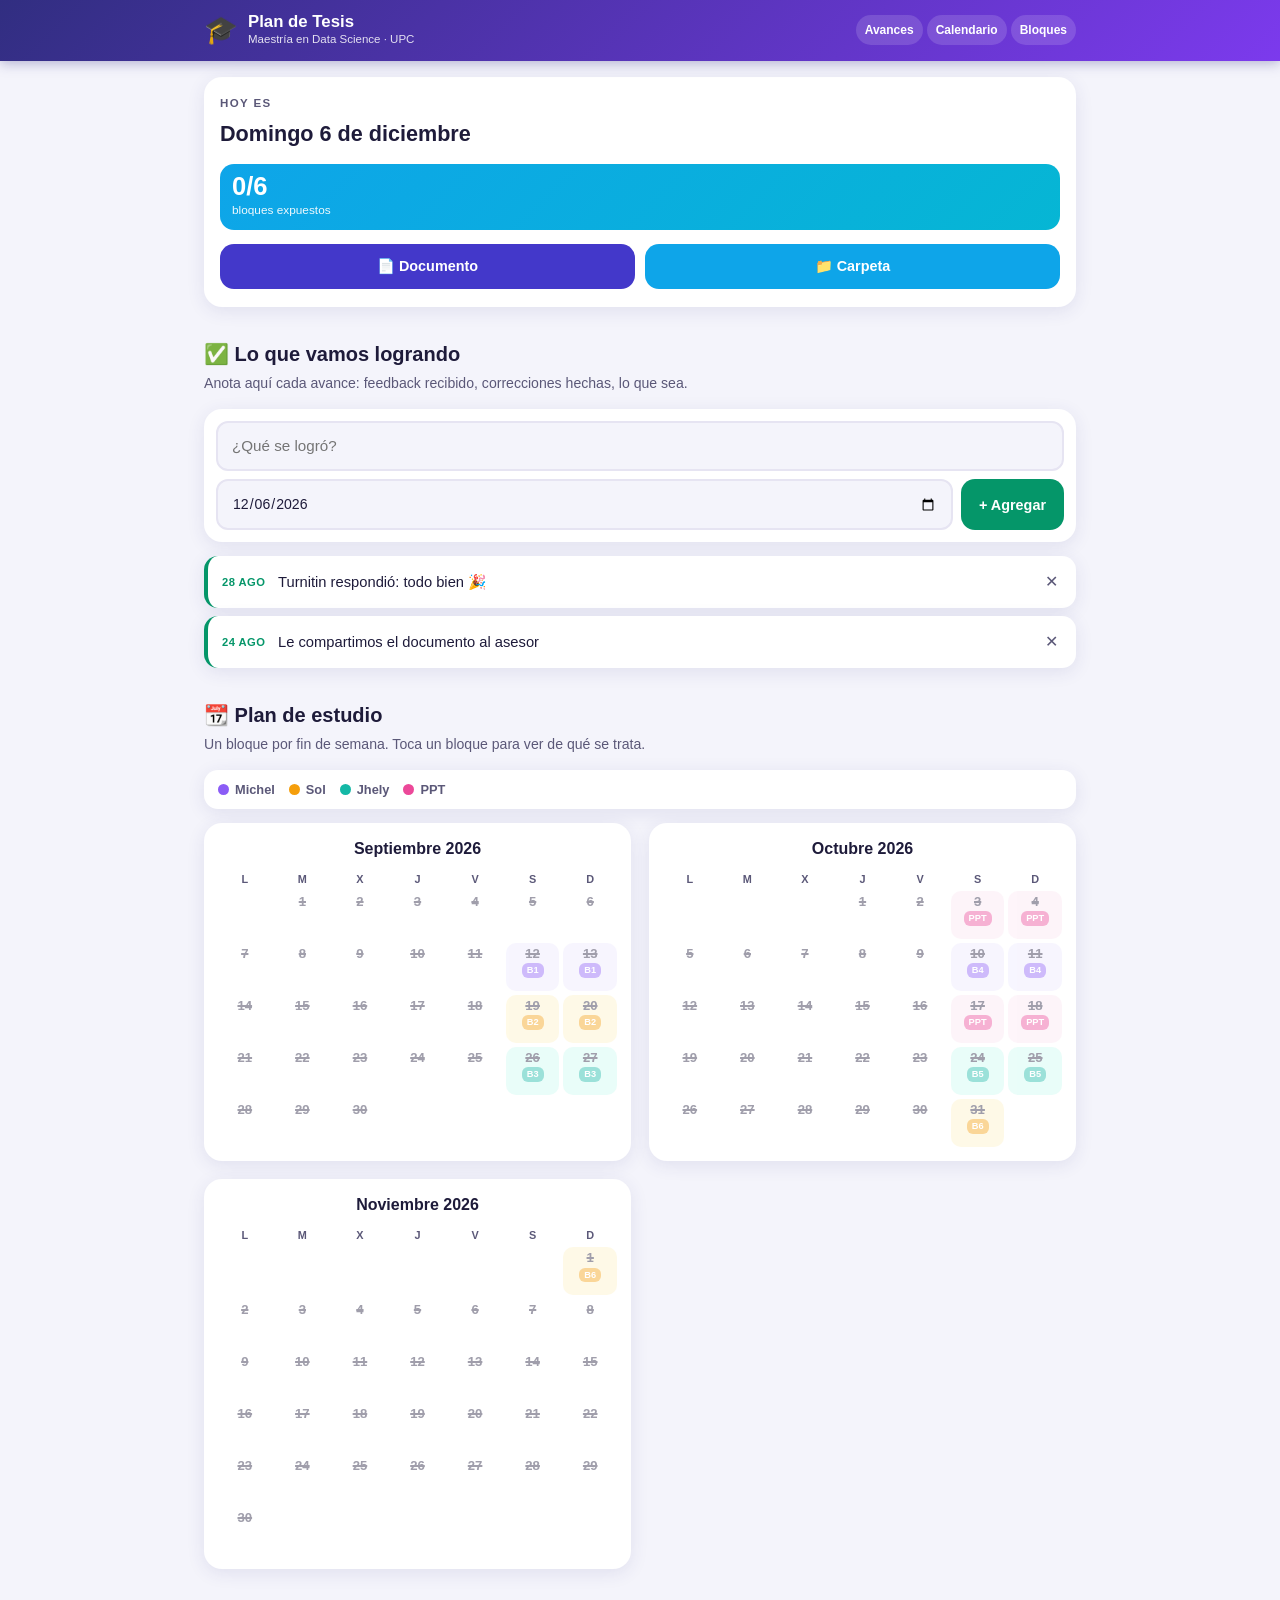
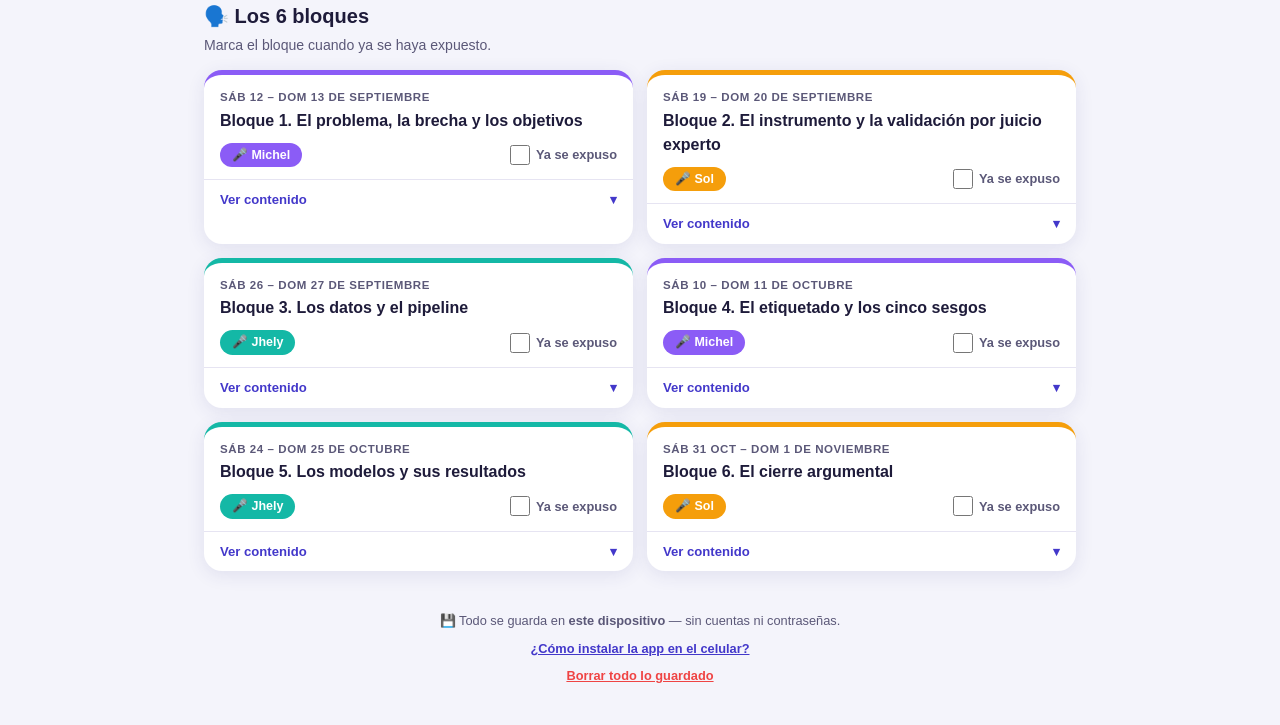
==== commit 53829a9a: "Simplificar la app: registro de avances + plan de estudio Se quita todo lo que ya no aplica ahora qu" ====
--- a/index.html
+++ b/index.html
@@ -4,7 +4,7 @@
   <meta charset="UTF-8" />
   <meta name="viewport" content="width=device-width, initial-scale=1, viewport-fit=cover" />
   <title>Plan de Tesis · G7</title>
-  <meta name="description" content="Planificación de tesis — Maestría en Data Science UPC. Calendario, ruta de entrega y bloques de capacitación cruzada." />
+  <meta name="description" content="Plan de estudio del equipo — Maestría en Data Science UPC. Calendario de bloques y registro de avances." />
   <meta name="theme-color" content="#312e81" />
   <link rel="manifest" href="manifest.webmanifest" />
   <link rel="icon" type="image/png" sizes="192x192" href="icons/icon-192.png" />
@@ -27,8 +27,8 @@
       </div>
     </div>
     <nav class="quick-nav">
+      <a href="#avances">Avances</a>
       <a href="#calendario">Calendario</a>
-      <a href="#ruta">Ruta</a>
       <a href="#bloques">Bloques</a>
     </nav>
   </div>
@@ -36,133 +36,87 @@
 
 <main>
 
-  <!-- HERO / HOY -->
-  <section class="hero" id="hoy">
+  <!-- PORTADA -->
+  <section class="hero">
     <div class="hero-card">
-      <div class="hero-today">
-        <p class="hero-label">Hoy es</p>
-        <p class="hero-date" id="hero-date">—</p>
-      </div>
-      <div class="hero-countdown" id="hero-countdown">
-        <!-- se llena por JS -->
-      </div>
-      <div class="hero-phase" id="hero-phase">
-        <!-- fase actual por JS -->
-      </div>
+      <p class="hero-label">Hoy es</p>
+      <p class="hero-date" id="hero-date">—</p>
+
+      <div class="hero-pills" id="hero-pills"><!-- JS --></div>
+
       <div class="hero-actions">
         <a class="btn btn-doc" target="_blank" rel="noopener"
            href="https://upcedupe-my.sharepoint.com/:w:/g/personal/e202411058_upc_edu_pe/IQDRNMA9AV5sQaZxkCQ2ro44AdvdgoTfrQjGai8BATHbYuw?e=8x37Rl">
-          📄 Documento de tesis
+          📄 Documento
         </a>
         <a class="btn btn-folder" target="_blank" rel="noopener"
            href="https://upcedupe-my.sharepoint.com/:f:/g/personal/e202411058_upc_edu_pe/IgCr6ckTygm-SajQEywB1_AHAR40iPiZxzMHCmifpr9KDxs?e=idbEZw">
-          📁 Carpeta completa
+          📁 Carpeta
         </a>
         <button class="btn btn-install hidden" id="btn-install">📲 Instalar app</button>
       </div>
     </div>
   </section>
 
-  <!-- LEYENDA -->
-  <section class="legend-wrap">
+  <!-- AVANCES -->
+  <section id="avances" class="section">
+    <h2 class="section-title">✅ Lo que vamos logrando</h2>
+    <p class="section-sub">Anota aquí cada avance: feedback recibido, correcciones hechas, lo que sea.</p>
+
+    <div class="add-card">
+      <input type="text" id="av-text" placeholder="¿Qué se logró?" autocomplete="off" />
+      <div class="add-row">
+        <input type="date" id="av-date" />
+        <button class="btn btn-add" id="av-add">+ Agregar</button>
+      </div>
+    </div>
+
+    <ul class="avances" id="avances-list"><!-- JS --></ul>
+  </section>
+
+  <!-- CALENDARIO -->
+  <section id="calendario" class="section">
+    <h2 class="section-title">📆 Plan de estudio</h2>
+    <p class="section-sub">Un bloque por fin de semana. Toca un bloque para ver de qué se trata.</p>
+
     <div class="legend">
       <span class="lg-item"><i class="dot dot-michel"></i> Michel</span>
       <span class="lg-item"><i class="dot dot-sol"></i> Sol</span>
       <span class="lg-item"><i class="dot dot-jhely"></i> Jhely</span>
-      <span class="lg-item"><i class="dot dot-tesis"></i> Ruta de tesis</span>
       <span class="lg-item"><i class="dot dot-ppt"></i> PPT</span>
-      <span class="lg-item"><i class="dot dot-hito"></i> Hito clave</span>
-      <span class="lg-item"><i class="dot dot-susten"></i> Sustentación (est.)</span>
     </div>
-    <p class="legend-hint">Toca cualquier día para marcar avances, feedback o dejar una nota ✍️</p>
+
+    <div class="months" id="months"><!-- JS --></div>
   </section>
 
-  <!-- CALENDARIO -->
-  <section id="calendario" class="section">
-    <h2 class="section-title">📆 Calendario</h2>
-    <div class="months" id="months"><!-- meses por JS --></div>
-  </section>
-
-  <!-- RUTA DE LA TESIS -->
-  <section id="ruta" class="section">
-    <h2 class="section-title">🛤️ Ruta hasta el envío <span class="title-tag">6 sep</span></h2>
-    <p class="section-sub">Marca cada etapa cuando esté completada.</p>
-    <ol class="timeline" id="timeline"><!-- etapas por JS --></ol>
-  </section>
-
-  <!-- DESPUÉS DEL ENVÍO (cronograma oficial UPC) -->
-  <section id="despues" class="section">
-    <h2 class="section-title">🎯 Después del envío <span class="title-tag title-tag-gold">9 – 20 nov</span></h2>
-    <p class="section-sub">Proceso oficial de la UPC tras entregar la tesis. Las fechas son aproximadas — la sustentación sería la <strong>2ª o 3ª semana de noviembre</strong>.</p>
-
-    <div class="keys-card">
-      <h3>⚡ No olvidar</h3>
-      <ul>
-        <li>📎 El 6 de sep se entrega en <strong>Word y PDF</strong> + <strong>correo de aprobación del asesor</strong> (obligatorio).</li>
-        <li>🔍 Turnitin: máximo <strong>20% de similitud</strong>.</li>
-        <li>📐 Usar la <strong>plantilla oficial de redacción</strong> (APA) — la revisan antes de sustentar.</li>
-        <li>🏢 <strong>No usar nombres reales</strong> de empresas o personas sin autorización escrita (va como anexo).</li>
-        <li>⏩ Si el grupo termina antes, puede <strong>sustentar antes</strong>.</li>
-      </ul>
-    </div>
-
-    <ol class="timeline" id="timeline-post"><!-- etapas por JS --></ol>
-  </section>
-
-  <!-- SUSTENTACIÓN / BLOQUES -->
+  <!-- BLOQUES -->
   <section id="bloques" class="section">
-    <h2 class="section-title">🗣️ Capacitación cruzada <span class="title-tag">sep – nov</span></h2>
-    <p class="section-sub">Cada fin de semana un integrante expone su bloque. El objetivo: que los tres puedan defender <strong>cualquier</strong> sección de la tesis.</p>
-
-    <div class="blocks" id="blocks"><!-- bloques por JS --></div>
-
-    <div class="format-card closing-card">
-      <h3>🏁 Cierre del ejercicio</h3>
-      <p>Al terminar los seis bloques: ronda final de 30 minutos donde cada integrante responde 3 preguntas al azar de bloques que <em>no</em> dictó. Esa ronda revela si el ejercicio funcionó.</p>
-    </div>
+    <h2 class="section-title">🗣️ Los 6 bloques</h2>
+    <p class="section-sub">Marca el bloque cuando ya se haya expuesto.</p>
+    <div class="blocks" id="blocks"><!-- JS --></div>
   </section>
 
   <footer class="footer">
-    <p>💾 Tus marcas y notas se guardan en <strong>este dispositivo</strong> — no necesitas cuenta.</p>
+    <p>💾 Todo se guarda en <strong>este dispositivo</strong> — sin cuentas ni contraseñas.</p>
     <p><button class="linklike" id="btn-ios-help">¿Cómo instalar la app en el celular?</button></p>
-    <p><button class="linklike danger" id="btn-reset">Borrar todas mis marcas</button></p>
+    <p><button class="linklike danger" id="btn-reset">Borrar todo lo guardado</button></p>
   </footer>
 </main>
 
-<!-- MODAL DE DÍA -->
-<div class="sheet-backdrop hidden" id="sheet-backdrop"></div>
-<div class="sheet hidden" id="sheet" role="dialog" aria-modal="true">
-  <div class="sheet-handle"></div>
-  <h3 id="sheet-date">—</h3>
-  <div id="sheet-events" class="sheet-events"></div>
-  <p class="sheet-label">Marcar este día:</p>
-  <div class="marker-row" id="marker-row">
-    <button data-marker="hecho" class="marker">✅<span>Hecho</span></button>
-    <button data-marker="enviado" class="marker">📤<span>Enviado</span></button>
-    <button data-marker="feedback" class="marker">📩<span>Feedback</span></button>
-    <button data-marker="ojo" class="marker">⚠️<span>Ojo</span></button>
-    <button data-marker="" class="marker marker-clear">✖<span>Quitar</span></button>
-  </div>
-  <p class="sheet-label">Nota del día:</p>
-  <textarea id="sheet-note" rows="2" placeholder="Ej.: El asesor devolvió feedback del cap. 4…"></textarea>
-  <button class="btn btn-close" id="sheet-close">Listo</button>
-</div>
-
-<!-- MODAL INSTRUCCIONES iOS -->
+<!-- INSTALAR -->
 <div class="sheet-backdrop hidden" id="ios-backdrop"></div>
 <div class="sheet hidden" id="ios-sheet" role="dialog" aria-modal="true">
   <div class="sheet-handle"></div>
   <h3>📲 Instalar como app</h3>
   <div class="ios-steps">
-    <p><strong>iPhone / iPad (Safari):</strong></p>
+    <p><strong>iPhone (Safari):</strong></p>
     <ol>
-      <li>Toca el botón <strong>Compartir</strong> <span class="ios-share">⎋</span> (cuadrado con flecha).</li>
+      <li>Toca el botón <strong>Compartir</strong> (cuadrado con flecha ↑).</li>
       <li>Elige <strong>“Añadir a pantalla de inicio”</strong>.</li>
-      <li>Confirma con <strong>“Añadir”</strong>. ¡Listo! Aparece como app.</li>
     </ol>
     <p><strong>Android (Chrome):</strong></p>
     <ol>
-      <li>Toca el menú <strong>⋮</strong> y elige <strong>“Instalar app”</strong> o <strong>“Añadir a pantalla de inicio”</strong>.</li>
+      <li>Toca el menú <strong>⋮</strong> → <strong>“Instalar app”</strong>.</li>
     </ol>
   </div>
   <button class="btn btn-close" id="ios-close">Entendido</button>
--- a/css/styles.css
+++ b/css/styles.css
@@ -13,25 +13,20 @@
   --michel: #8b5cf6;
   --sol: #f59e0b;
   --jhely: #14b8a6;
-
-  --tesis: #3b82f6;
   --ppt: #ec4899;
-  --hito: #ef4444;
-  --susten: #ca8a04;
 
   --michel-soft: #ede9fe;
   --sol-soft: #fef3c7;
   --jhely-soft: #ccfbf1;
-  --tesis-soft: #dbeafe;
   --ppt-soft: #fce7f3;
-  --susten-soft: #fef9c3;
+
+  --green: #059669;
 
   --radius: 18px;
   --shadow: 0 4px 18px rgba(49, 46, 129, 0.10);
 }
 
 * { box-sizing: border-box; margin: 0; padding: 0; }
-
 html { scroll-behavior: smooth; }
 
 body {
@@ -43,115 +38,127 @@
   padding-bottom: env(safe-area-inset-bottom);
 }
 
-main { max-width: 980px; margin: 0 auto; padding: 0 14px 40px; }
-
+main { max-width: 900px; margin: 0 auto; padding: 0 14px 40px; }
 .hidden { display: none !important; }
 
 /* ============ Topbar ============ */
 .topbar {
   background: linear-gradient(135deg, var(--indigo-deep), var(--violet));
-  color: #fff;
-  position: sticky;
-  top: 0;
-  z-index: 50;
+  color: #fff; position: sticky; top: 0; z-index: 50;
   padding-top: env(safe-area-inset-top);
   box-shadow: 0 2px 12px rgba(49,46,129,.35);
 }
 .topbar-inner {
-  max-width: 980px; margin: 0 auto;
+  max-width: 900px; margin: 0 auto;
   display: flex; align-items: center; justify-content: space-between;
   gap: 10px; padding: 10px 14px;
 }
 .brand { display: flex; align-items: center; gap: 10px; }
 .brand-icon { font-size: 1.7rem; }
-.brand h1 { font-size: 1.05rem; line-height: 1.15; letter-spacing: .2px; }
+.brand h1 { font-size: 1.05rem; line-height: 1.15; }
 .brand-sub { font-size: .72rem; opacity: .85; }
 .quick-nav { display: flex; gap: 4px; }
 .quick-nav a {
-  color: #fff; text-decoration: none; font-size: .8rem; font-weight: 600;
-  padding: 6px 10px; border-radius: 999px; background: rgba(255,255,255,.14);
+  color: #fff; text-decoration: none; font-size: .75rem; font-weight: 600;
+  padding: 6px 9px; border-radius: 999px; background: rgba(255,255,255,.14);
+  white-space: nowrap;
+}
+@media (max-width: 420px) {
+  .brand-icon { font-size: 1.4rem; }
+  .brand h1 { font-size: .95rem; white-space: nowrap; }
+  .brand-sub { display: none; }
+  .quick-nav a { font-size: .7rem; padding: 5px 8px; }
 }
 .quick-nav a:active { background: rgba(255,255,255,.3); }
 
-/* ============ Hero ============ */
+/* ============ Portada ============ */
 .hero { margin-top: 16px; }
 .hero-card {
   background: var(--card); border-radius: var(--radius); box-shadow: var(--shadow);
   padding: 18px 16px; display: grid; gap: 14px;
 }
-.hero-label { font-size: .75rem; text-transform: uppercase; letter-spacing: .12em; color: var(--ink-soft); font-weight: 700; }
-.hero-date { font-size: 1.35rem; font-weight: 800; }
-
-.hero-countdown { display: flex; gap: 10px; flex-wrap: wrap; }
-.count-pill {
-  flex: 1 1 130px; border-radius: 14px; padding: 10px 12px; color: #fff;
-  display: flex; flex-direction: column; gap: 2px; min-width: 130px;
-}
-.count-pill .num { font-size: 1.6rem; font-weight: 800; line-height: 1; }
-.count-pill .lbl { font-size: .74rem; opacity: .92; }
-.count-envio { background: linear-gradient(135deg, #ef4444, #f97316); }
-.count-next { background: linear-gradient(135deg, #4338ca, #7c3aed); }
-.count-done { background: linear-gradient(135deg, #059669, #10b981); }
-
-.hero-phase {
-  border-left: 4px solid var(--tesis); background: var(--tesis-soft);
-  border-radius: 10px; padding: 10px 12px; font-size: .9rem;
-}
-.hero-phase strong { display: block; }
-.hero-phase .phase-note { color: var(--ink-soft); font-size: .82rem; }
+.hero-label { font-size: .72rem; text-transform: uppercase; letter-spacing: .12em; color: var(--ink-soft); font-weight: 700; }
+.hero-date { font-size: 1.35rem; font-weight: 800; margin-top: -8px; }
+
+.hero-pills { display: flex; gap: 10px; flex-wrap: wrap; }
+.pill {
+  flex: 1 1 140px; border-radius: 14px; padding: 10px 12px; color: #fff;
+  display: flex; flex-direction: column; gap: 2px; min-width: 140px;
+}
+.pill-num { font-size: 1.6rem; font-weight: 800; line-height: 1; }
+.pill-lbl { font-size: .74rem; opacity: .93; }
+.pill-next { background: linear-gradient(135deg, #4338ca, #7c3aed); }
+.pill-count { background: linear-gradient(135deg, #0ea5e9, #06b6d4); }
+.pill-done { background: linear-gradient(135deg, #059669, #10b981); }
 
 .hero-actions { display: flex; gap: 10px; flex-wrap: wrap; }
 .btn {
   display: inline-flex; align-items: center; justify-content: center; gap: 6px;
   border: none; cursor: pointer; text-decoration: none;
   font-weight: 700; font-size: .9rem; padding: 12px 16px; border-radius: 14px;
-  transition: transform .1s ease, filter .15s ease;
-  flex: 1 1 160px;
+  transition: transform .1s ease, filter .15s ease; flex: 1 1 140px;
 }
 .btn:active { transform: scale(.97); filter: brightness(.95); }
 .btn-doc { background: var(--indigo); color: #fff; }
 .btn-folder { background: #0ea5e9; color: #fff; }
 .btn-install { background: #111827; color: #fff; }
 
-/* ============ Leyenda ============ */
-.legend-wrap { margin-top: 14px; }
+/* ============ Secciones ============ */
+.section { margin-top: 32px; scroll-margin-top: 80px; }
+.section-title { font-size: 1.25rem; font-weight: 800; margin-bottom: 4px; }
+.section-sub { color: var(--ink-soft); font-size: .88rem; margin-bottom: 14px; }
+
+/* ============ Avances ============ */
+.add-card {
+  background: var(--card); border-radius: var(--radius); box-shadow: var(--shadow);
+  padding: 12px; display: grid; gap: 8px; margin-bottom: 14px;
+}
+.add-card input {
+  width: 100%; border: 2px solid var(--line); border-radius: 12px;
+  padding: 12px 14px; font: inherit; font-size: .95rem; background: var(--bg); color: var(--ink);
+}
+.add-card input:focus { outline: none; border-color: var(--indigo); background: #fff; }
+.add-row { display: flex; gap: 8px; }
+.add-row input { flex: 1 1 auto; min-width: 0; font-size: .88rem; }
+.btn-add { flex: 0 0 auto; background: var(--green); color: #fff; padding: 12px 18px; }
+
+.avances { list-style: none; display: grid; gap: 8px; }
+.av-item {
+  background: var(--card); border-radius: 14px; box-shadow: var(--shadow);
+  padding: 12px 10px 12px 14px; display: flex; align-items: center; gap: 10px;
+  border-left: 4px solid var(--green);
+}
+.av-date {
+  flex: 0 0 auto; font-size: .7rem; font-weight: 800; color: var(--green);
+  text-transform: uppercase; letter-spacing: .04em; min-width: 46px;
+}
+.av-text { flex: 1; font-size: .92rem; overflow-wrap: anywhere; }
+.av-del {
+  flex: 0 0 auto; border: none; background: none; color: var(--ink-soft);
+  font-size: 1rem; cursor: pointer; padding: 6px 8px; border-radius: 8px; line-height: 1;
+}
+.av-del:active { background: #fee2e2; color: #ef4444; }
+.av-empty {
+  background: var(--card); border-radius: 14px; box-shadow: var(--shadow);
+  padding: 18px 14px; text-align: center; color: var(--ink-soft); font-size: .88rem;
+}
+
+/* ============ Calendario ============ */
 .legend {
   display: flex; flex-wrap: wrap; gap: 8px 14px;
-  background: var(--card); border-radius: 14px; padding: 10px 14px; box-shadow: var(--shadow);
-  font-size: .8rem; font-weight: 600; color: var(--ink-soft);
+  background: var(--card); border-radius: 14px; padding: 10px 14px;
+  box-shadow: var(--shadow); font-size: .8rem; font-weight: 600; color: var(--ink-soft);
+  margin-bottom: 14px;
 }
 .lg-item { display: inline-flex; align-items: center; gap: 6px; }
 .dot { width: 11px; height: 11px; border-radius: 50%; display: inline-block; }
 .dot-michel { background: var(--michel); }
 .dot-sol { background: var(--sol); }
 .dot-jhely { background: var(--jhely); }
-.dot-tesis { background: var(--tesis); }
 .dot-ppt { background: var(--ppt); }
-.dot-hito { background: var(--hito); }
-.dot-susten { background: var(--susten); }
-.legend-hint { font-size: .78rem; color: var(--ink-soft); margin: 8px 4px 0; }
-
-/* ============ Secciones ============ */
-.section { margin-top: 30px; scroll-margin-top: 80px; }
-.section-title { font-size: 1.25rem; font-weight: 800; margin-bottom: 6px; }
-.title-tag {
-  font-size: .7rem; background: var(--indigo); color: #fff; border-radius: 999px;
-  padding: 3px 10px; vertical-align: middle; font-weight: 700; letter-spacing: .04em;
-}
-.section-sub { color: var(--ink-soft); font-size: .9rem; margin-bottom: 14px; }
-.title-tag-gold { background: var(--susten); }
-
-.keys-card {
-  background: linear-gradient(135deg, #fefce8, #fef9c3);
-  border: 1.5px solid #fde047;
-  border-radius: var(--radius); padding: 14px 16px; margin-bottom: 16px; font-size: .88rem;
-}
-.keys-card h3 { font-size: .95rem; margin-bottom: 8px; }
-.keys-card ul { list-style: none; display: grid; gap: 7px; }
-
-/* ============ Calendario ============ */
+
 .months { display: grid; gap: 18px; grid-template-columns: 1fr; }
-@media (min-width: 720px) { .months { grid-template-columns: 1fr 1fr; } }
+@media (min-width: 700px) { .months { grid-template-columns: 1fr 1fr; } }
 
 .month { background: var(--card); border-radius: var(--radius); box-shadow: var(--shadow); padding: 14px; }
 .month h3 { text-align: center; font-size: 1rem; margin-bottom: 10px; text-transform: capitalize; }
@@ -163,122 +170,80 @@
 
 .day {
   position: relative; border: none; background: transparent; font: inherit; color: inherit;
-  border-radius: 10px; min-height: 52px; padding: 4px 2px 3px; cursor: pointer;
-  display: flex; flex-direction: column; align-items: center; gap: 1px;
+  border-radius: 10px; min-height: 48px; padding: 4px 2px 3px;
+  display: flex; flex-direction: column; align-items: center; gap: 2px;
   -webkit-tap-highlight-color: transparent;
 }
-.day:active { filter: brightness(.93); }
-.day.empty { cursor: default; }
+button.day { cursor: pointer; }
+button.day:active { filter: brightness(.92); }
 .dnum { font-size: .82rem; font-weight: 700; line-height: 1.1; }
 
-/* fondos por tipo */
-.day.p-tesis { background: var(--tesis-soft); }
-.day.p-ppt { background: var(--ppt-soft); }
 .day.p-michel { background: var(--michel-soft); }
 .day.p-sol { background: var(--sol-soft); }
 .day.p-jhely { background: var(--jhely-soft); }
-.day.p-susten { background: var(--susten-soft); }
-.day.p-hito { background: #fee2e2; box-shadow: inset 0 0 0 2px var(--hito); }
-.day.p-final { background: linear-gradient(135deg, #fecaca, #fde68a); box-shadow: inset 0 0 0 2px var(--hito); }
-
-.day .chip {
+.day.p-ppt { background: var(--ppt-soft); }
+.day.block-done { opacity: .6; }
+
+.chip {
   font-size: .58rem; font-weight: 800; color: #fff; border-radius: 6px;
-  padding: 1px 5px; line-height: 1.3; white-space: nowrap; max-width: 100%; overflow: hidden;
+  padding: 1px 5px; line-height: 1.3; white-space: nowrap;
 }
 .chip-michel { background: var(--michel); }
 .chip-sol { background: var(--sol); }
 .chip-jhely { background: var(--jhely); }
-.chip-tesis { background: var(--tesis); }
 .chip-ppt { background: var(--ppt); }
-.chip-hito { background: var(--hito); }
-
-.day .emoji { font-size: .8rem; line-height: 1; }
-.day .marker-badge {
-  position: absolute; top: -4px; right: -2px; font-size: .78rem;
-  filter: drop-shadow(0 1px 1px rgba(0,0,0,.25));
-}
-.day .note-ind { position: absolute; bottom: 2px; right: 4px; font-size: .55rem; }
-
-/* día pasado */
-.day.past { opacity: .45; }
+
+.day.past { opacity: .42; }
 .day.past .dnum { text-decoration: line-through; text-decoration-thickness: 2px; }
-
-/* hoy */
+.day.past.block-done { opacity: .42; }
+
 .day.today {
-  box-shadow: inset 0 0 0 2.5px var(--indigo), 0 2px 8px rgba(67,56,202,.35);
-  opacity: 1 !important; background: #eef2ff;
-}
-.day.today.p-michel { background: var(--michel-soft); }
-.day.today.p-sol { background: var(--sol-soft); }
-.day.today.p-jhely { background: var(--jhely-soft); }
+  box-shadow: inset 0 0 0 2.5px var(--indigo); background: #eef2ff; opacity: 1 !important;
+  padding-top: 15px;
+}
 .day.today .dnum { color: var(--indigo); text-decoration: none; }
 .day.today::after {
-  content: "HOY"; position: absolute; top: -7px; left: 50%; transform: translateX(-50%);
+  content: "HOY"; position: absolute; top: 3px; left: 50%; transform: translateX(-50%);
   background: var(--indigo); color: #fff; font-size: .5rem; font-weight: 800;
   padding: 1px 5px; border-radius: 999px; letter-spacing: .05em;
 }
 
-/* ============ Timeline ============ */
-.timeline { list-style: none; position: relative; padding-left: 26px; }
-.timeline::before {
-  content: ""; position: absolute; left: 9px; top: 6px; bottom: 6px;
-  width: 3px; border-radius: 2px; background: linear-gradient(var(--tesis), var(--violet));
-}
-.tl-item { position: relative; margin-bottom: 12px; }
-.tl-item::before {
-  content: ""; position: absolute; left: -24px; top: 14px; width: 13px; height: 13px;
-  border-radius: 50%; background: var(--card); border: 3.5px solid var(--tesis);
-}
-.tl-item.done::before { background: var(--tesis); }
-.tl-item.milestone::before { border-color: var(--hito); }
-.tl-item.milestone.done::before { background: var(--hito); }
-
-.tl-card {
-  background: var(--card); border-radius: 14px; box-shadow: var(--shadow);
-  padding: 12px 14px; display: flex; gap: 10px; align-items: flex-start;
-}
-.tl-card input[type="checkbox"] {
-  width: 22px; height: 22px; margin-top: 2px; accent-color: var(--indigo); cursor: pointer; flex-shrink: 0;
-}
-.tl-body { flex: 1; }
-.tl-when { font-size: .72rem; font-weight: 800; color: var(--indigo); text-transform: uppercase; letter-spacing: .06em; }
-.tl-title { font-weight: 700; font-size: .95rem; }
-.tl-desc { font-size: .82rem; color: var(--ink-soft); }
-.tl-item.done .tl-title { text-decoration: line-through; color: var(--ink-soft); }
-.tl-item.milestone .tl-when { color: var(--hito); }
+.av-dot {
+  position: absolute; top: -3px; right: -1px; font-size: .68rem;
+  filter: drop-shadow(0 1px 1px rgba(0,0,0,.2));
+}
 
 /* ============ Bloques ============ */
-.format-card {
-  background: var(--card); border-radius: var(--radius); box-shadow: var(--shadow);
-  padding: 14px 16px; margin-bottom: 16px; font-size: .88rem;
-}
-.format-card h3 { font-size: .95rem; margin-bottom: 8px; }
-.format-card ul { list-style: none; display: grid; gap: 6px; }
-.closing-card { margin-top: 16px; }
-
 .blocks { display: grid; gap: 14px; grid-template-columns: 1fr; }
-@media (min-width: 720px) { .blocks { grid-template-columns: 1fr 1fr; } }
+@media (min-width: 700px) { .blocks { grid-template-columns: 1fr 1fr; } }
 
 .block-card {
   background: var(--card); border-radius: var(--radius); box-shadow: var(--shadow);
   overflow: hidden; border-top: 5px solid var(--line);
+  transition: box-shadow .3s ease;
 }
 .block-card.c-michel { border-top-color: var(--michel); }
 .block-card.c-sol { border-top-color: var(--sol); }
 .block-card.c-jhely { border-top-color: var(--jhely); }
-.block-card.c-libre { border-top-color: var(--ppt); }
-
-.block-head { padding: 14px 16px 10px; }
-.block-when { font-size: .72rem; font-weight: 800; text-transform: uppercase; letter-spacing: .06em; color: var(--ink-soft); }
-.block-title { font-size: 1rem; font-weight: 800; margin: 2px 0 6px; }
+.block-card.is-done { opacity: .72; }
+.block-card.is-done .block-title { text-decoration: line-through; }
+.block-card.flash { box-shadow: 0 0 0 3px var(--indigo), var(--shadow); }
+
+.block-head { padding: 14px 16px 12px; }
+.block-when { font-size: .72rem; font-weight: 800; text-transform: uppercase; letter-spacing: .05em; color: var(--ink-soft); }
+.block-title { font-size: 1rem; font-weight: 800; margin: 2px 0 10px; }
+.block-meta { display: flex; align-items: center; justify-content: space-between; gap: 10px; flex-wrap: wrap; }
+
 .presenter {
-  display: inline-flex; align-items: center; gap: 6px; font-size: .78rem; font-weight: 800;
+  display: inline-flex; align-items: center; gap: 5px; font-size: .78rem; font-weight: 800;
   color: #fff; border-radius: 999px; padding: 3px 12px;
 }
 .presenter.pr-michel { background: var(--michel); }
 .presenter.pr-sol { background: var(--sol); }
 .presenter.pr-jhely { background: var(--jhely); }
-.presenter.pr-libre { background: var(--ppt); }
+
+.done-toggle { display: inline-flex; align-items: center; gap: 6px; cursor: pointer; font-size: .8rem; font-weight: 700; color: var(--ink-soft); }
+.done-toggle input { width: 20px; height: 20px; accent-color: var(--green); cursor: pointer; }
 
 .block-card details { border-top: 1px solid var(--line); }
 .block-card summary {
@@ -289,7 +254,7 @@
 .block-card summary::after { content: "▾"; transition: transform .2s; }
 .block-card details[open] summary::after { transform: rotate(180deg); }
 .block-detail { padding: 0 16px 14px; font-size: .84rem; display: grid; gap: 10px; }
-.block-detail h4 { font-size: .74rem; text-transform: uppercase; letter-spacing: .08em; color: var(--ink-soft); margin-bottom: 3px; }
+.block-detail h4 { font-size: .72rem; text-transform: uppercase; letter-spacing: .08em; color: var(--ink-soft); margin-bottom: 3px; }
 .block-detail .argumento { background: var(--bg); border-radius: 10px; padding: 10px 12px; font-style: italic; }
 .block-detail ul { padding-left: 18px; display: grid; gap: 4px; }
 .block-detail .covers { font-size: .78rem; color: var(--ink-soft); }
@@ -297,65 +262,23 @@
 /* ============ Footer ============ */
 .footer { margin-top: 40px; text-align: center; font-size: .8rem; color: var(--ink-soft); display: grid; gap: 8px; }
 .linklike { background: none; border: none; color: var(--indigo); font: inherit; font-weight: 700; cursor: pointer; text-decoration: underline; }
-.linklike.danger { color: var(--hito); }
-
-/* ============ Sheet (modal) ============ */
-.sheet-backdrop {
-  position: fixed; inset: 0; background: rgba(20, 15, 60, .45); z-index: 90;
-  backdrop-filter: blur(2px);
-}
+.linklike.danger { color: #ef4444; }
+
+/* ============ Sheet instalar ============ */
+.sheet-backdrop { position: fixed; inset: 0; background: rgba(20, 15, 60, .45); z-index: 90; backdrop-filter: blur(2px); }
 .sheet {
   position: fixed; left: 0; right: 0; bottom: 0; z-index: 100;
   background: var(--card); border-radius: 22px 22px 0 0;
   padding: 10px 18px calc(18px + env(safe-area-inset-bottom));
   box-shadow: 0 -8px 30px rgba(0,0,0,.25);
-  max-height: 85vh; overflow-y: auto;
-  animation: slideUp .22s ease;
-}
-@media (min-width: 720px) {
-  .sheet { left: 50%; right: auto; transform: translateX(-50%); width: 440px; border-radius: 22px; bottom: 30px; }
-}
-@keyframes slideUp { from { transform: translateY(40px); opacity: 0; } to { transform: none; opacity: 1; } }
-@media (min-width: 720px) {
-  @keyframes slideUp { from { transform: translate(-50%, 40px); opacity: 0; } to { transform: translate(-50%, 0); opacity: 1; } }
-}
-
+  max-height: 85vh; overflow-y: auto; animation: slideUp .22s ease;
+}
+@media (min-width: 700px) {
+  .sheet { left: 50%; right: auto; transform: translateX(-50%); width: 420px; border-radius: 22px; bottom: 30px; }
+}
+@keyframes slideUp { from { opacity: 0; } to { opacity: 1; } }
 .sheet-handle { width: 42px; height: 5px; border-radius: 3px; background: var(--line); margin: 4px auto 12px; }
-.sheet h3 { font-size: 1.05rem; margin-bottom: 10px; }
-.sheet-events { display: grid; gap: 8px; margin-bottom: 14px; }
-.sheet-event {
-  border-radius: 10px; padding: 9px 12px; font-size: .85rem; border-left: 4px solid var(--line);
-  background: var(--bg);
-}
-.sheet-event.ev-michel { border-left-color: var(--michel); background: var(--michel-soft); }
-.sheet-event.ev-sol { border-left-color: var(--sol); background: var(--sol-soft); }
-.sheet-event.ev-jhely { border-left-color: var(--jhely); background: var(--jhely-soft); }
-.sheet-event.ev-tesis { border-left-color: var(--tesis); background: var(--tesis-soft); }
-.sheet-event.ev-ppt { border-left-color: var(--ppt); background: var(--ppt-soft); }
-.sheet-event.ev-hito { border-left-color: var(--hito); background: #fee2e2; font-weight: 700; }
-.sheet-event.ev-susten { border-left-color: var(--susten); background: var(--susten-soft); }
-.sheet-event .ev-sub { font-size: .76rem; color: var(--ink-soft); font-weight: 400; }
-.sheet-empty { color: var(--ink-soft); font-size: .85rem; }
-
-.sheet-label { font-size: .72rem; font-weight: 800; text-transform: uppercase; letter-spacing: .07em; color: var(--ink-soft); margin: 6px 0 6px; }
-.marker-row { display: flex; gap: 8px; flex-wrap: wrap; }
-.marker {
-  flex: 1 1 58px; display: flex; flex-direction: column; align-items: center; gap: 2px;
-  border: 2px solid var(--line); background: var(--card); border-radius: 12px;
-  padding: 8px 4px; font-size: 1.1rem; cursor: pointer;
-}
-.marker span { font-size: .62rem; font-weight: 700; color: var(--ink-soft); }
-.marker.active { border-color: var(--indigo); background: #eef2ff; }
-.marker:active { transform: scale(.95); }
-
-#sheet-note {
-  width: 100%; border: 2px solid var(--line); border-radius: 12px; padding: 10px 12px;
-  font: inherit; font-size: .88rem; resize: vertical; background: var(--bg);
-}
-#sheet-note:focus { outline: none; border-color: var(--indigo); background: #fff; }
-
-.btn-close { width: 100%; margin-top: 14px; background: var(--indigo); color: #fff; }
-
+.sheet h3 { font-size: 1.05rem; margin-bottom: 12px; }
 .ios-steps { font-size: .88rem; display: grid; gap: 8px; }
 .ios-steps ol { padding-left: 20px; display: grid; gap: 4px; }
-.ios-share { display: inline-block; transform: rotate(0deg); font-weight: 800; }
+.btn-close { width: 100%; margin-top: 14px; background: var(--indigo); color: #fff; }
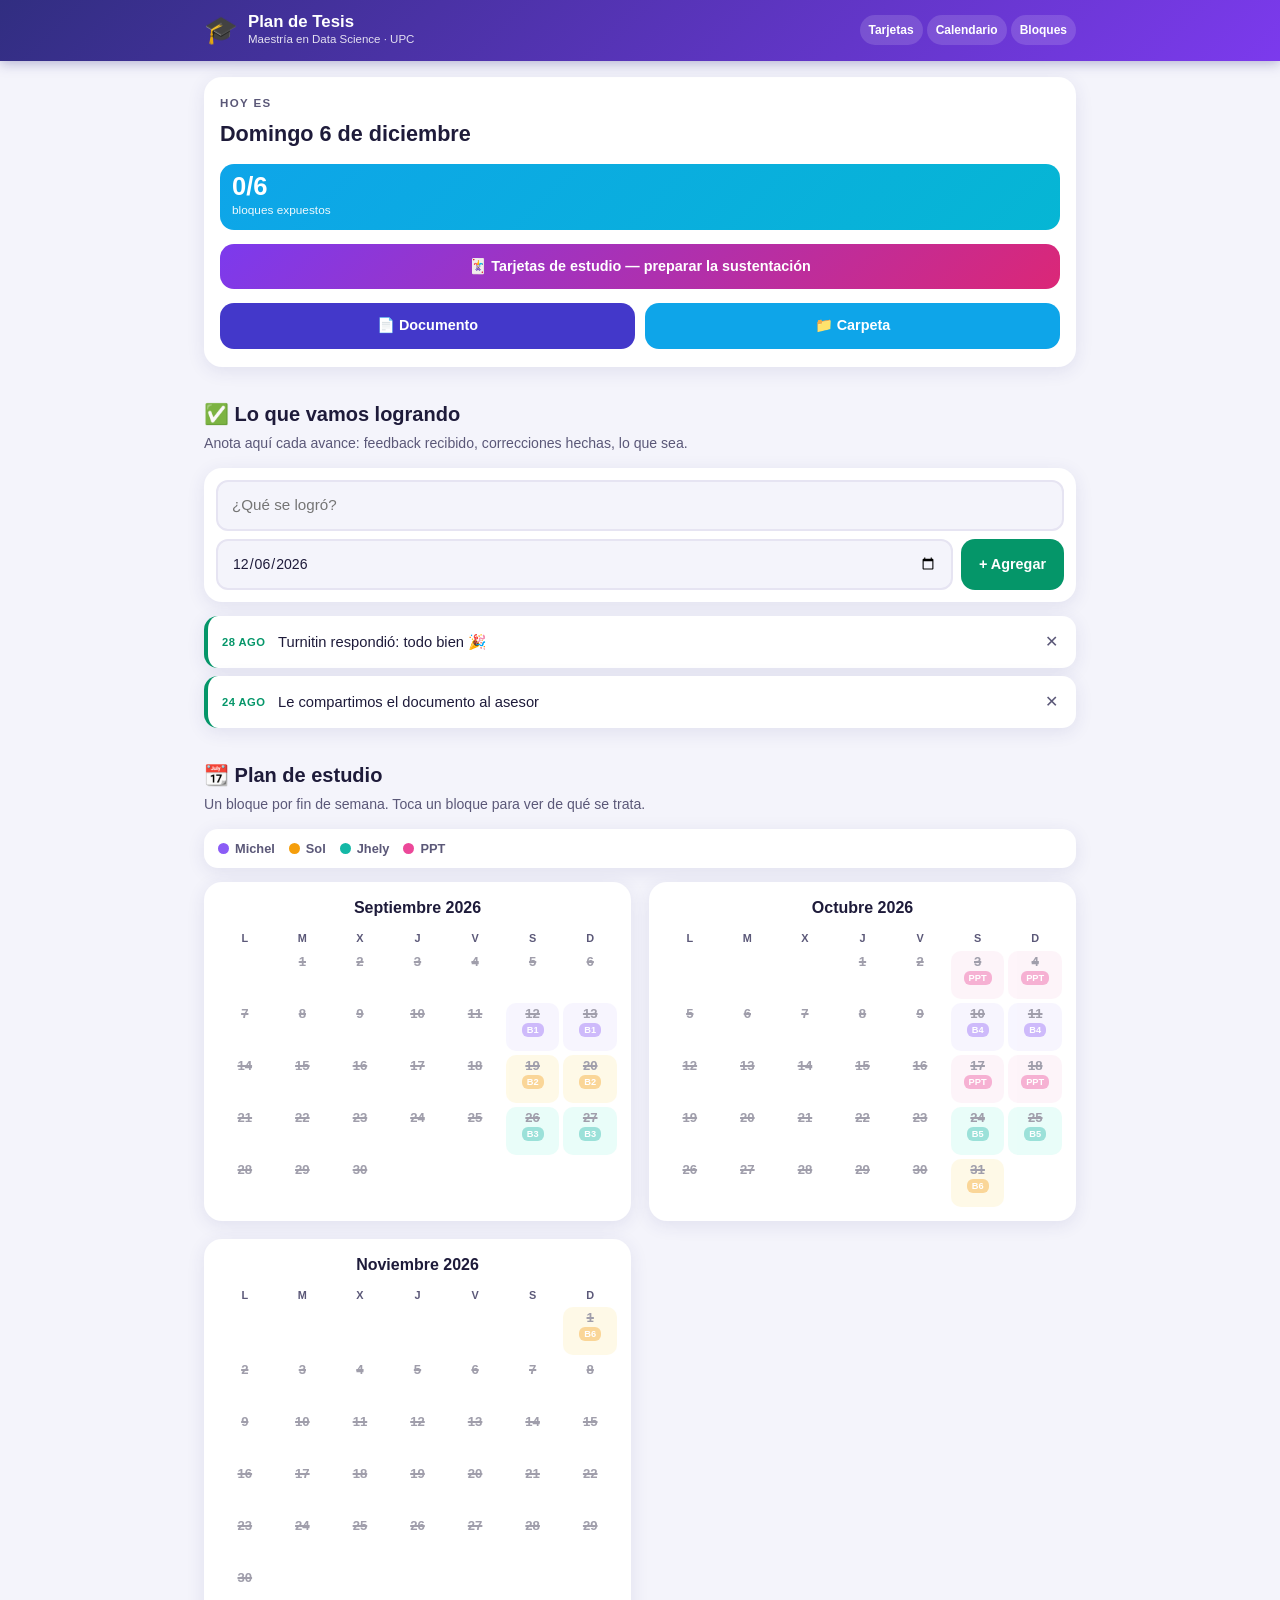
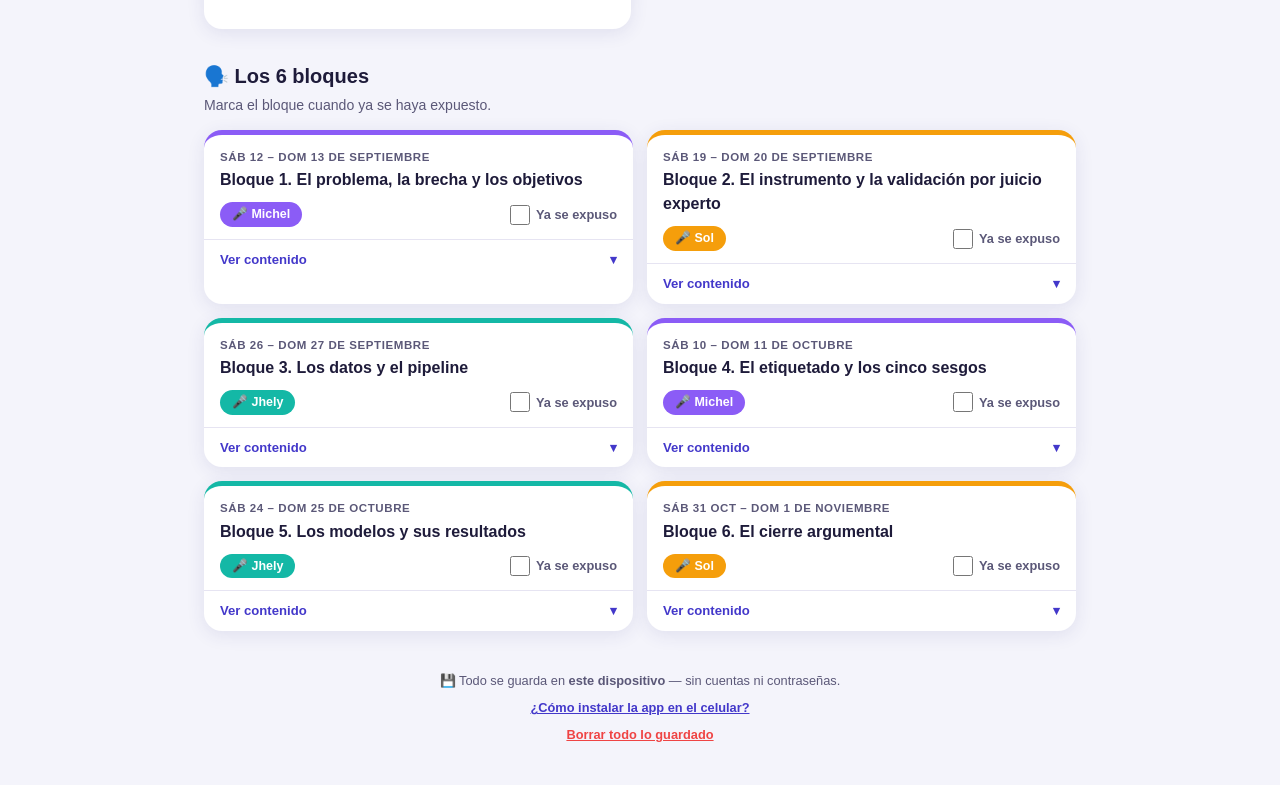
==== commit 053ef014: "Tarjetas de estudio para la sustentación con repaso espaciado Nueva página estudio.html con 219 tarj" ====
--- a/index.html
+++ b/index.html
@@ -27,7 +27,7 @@
       </div>
     </div>
     <nav class="quick-nav">
-      <a href="#avances">Avances</a>
+      <a href="estudio.html">Tarjetas</a>
       <a href="#calendario">Calendario</a>
       <a href="#bloques">Bloques</a>
     </nav>
@@ -43,6 +43,8 @@
       <p class="hero-date" id="hero-date">—</p>
 
       <div class="hero-pills" id="hero-pills"><!-- JS --></div>
+
+      <a class="btn btn-cards" href="estudio.html">🃏 Tarjetas de estudio — preparar la sustentación</a>
 
       <div class="hero-actions">
         <a class="btn btn-doc" target="_blank" rel="noopener"
--- a/css/styles.css
+++ b/css/styles.css
@@ -282,3 +282,118 @@
 .ios-steps { font-size: .88rem; display: grid; gap: 8px; }
 .ios-steps ol { padding-left: 20px; display: grid; gap: 4px; }
 .btn-close { width: 100%; margin-top: 14px; background: var(--indigo); color: #fff; }
+
+/* ============ Página de estudio ============ */
+.back-link {
+  color: #fff; text-decoration: none; font-size: 1.4rem; font-weight: 800;
+  padding: 4px 10px; border-radius: 10px; background: rgba(255,255,255,.14);
+}
+
+.study-progress { display: grid; gap: 8px; }
+.sp-nums { display: flex; align-items: baseline; gap: 6px; }
+#sp-dom { font-size: 2rem; font-weight: 800; color: var(--indigo); line-height: 1; }
+.sp-total { font-size: .85rem; font-weight: 700; color: var(--ink-soft); }
+.sp-bar { height: 10px; border-radius: 6px; background: var(--line); overflow: hidden; }
+.sp-fill { height: 100%; border-radius: 6px; background: linear-gradient(90deg, var(--indigo), var(--violet)); transition: width .4s ease; }
+.sp-today { font-size: .82rem; font-weight: 600; color: var(--ink-soft); }
+
+.btn-study { background: linear-gradient(135deg, var(--indigo), var(--violet)); color: #fff; font-size: 1.05rem; padding: 15px; width: 100%; }
+.btn-study:disabled { opacity: .5; cursor: default; }
+.study-hint { font-size: .8rem; color: var(--ink-soft); }
+
+.chips { display: flex; gap: 8px; overflow-x: auto; padding: 2px 2px 8px; -webkit-overflow-scrolling: touch; scrollbar-width: none; }
+.chips::-webkit-scrollbar { display: none; }
+.chip-f {
+  flex: 0 0 auto; display: flex; flex-direction: column; align-items: flex-start; gap: 1px;
+  border: 2px solid var(--line); background: var(--card); border-radius: 12px;
+  padding: 8px 12px; font: inherit; font-size: .82rem; font-weight: 700; cursor: pointer; color: var(--ink);
+  -webkit-tap-highlight-color: transparent;
+}
+.chip-f small { font-size: .68rem; font-weight: 700; color: var(--ink-soft); }
+.chip-f.active { border-color: var(--indigo); background: #eef2ff; color: var(--indigo); }
+
+.strategy-card { background: var(--card); border-radius: var(--radius); box-shadow: var(--shadow); overflow: hidden; }
+.strategy-card summary {
+  cursor: pointer; padding: 14px 16px; font-size: .9rem; font-weight: 800; color: var(--indigo); list-style: none;
+}
+.strategy-card summary::-webkit-details-marker { display: none; }
+.strategy-body { padding: 0 16px 16px; font-size: .87rem; display: grid; gap: 10px; }
+.strategy-body ul { padding-left: 18px; display: grid; gap: 4px; }
+.strategy-body .cierre { background: var(--bg); border-left: 4px solid var(--violet); border-radius: 10px; padding: 10px 12px; font-style: italic; }
+
+/* estado de tarjeta */
+.st-dot { width: 10px; height: 10px; border-radius: 50%; display: inline-block; flex: 0 0 auto; }
+.st-new { background: #cbd5e1; }
+.st-learn { background: var(--sol); }
+.st-dom { background: #10b981; }
+
+.browse-deck { background: var(--card); border-radius: 14px; box-shadow: var(--shadow); margin-bottom: 10px; overflow: hidden; }
+.browse-deck > summary {
+  cursor: pointer; padding: 13px 16px; font-weight: 800; font-size: .92rem; list-style: none;
+  display: flex; justify-content: space-between; align-items: center; gap: 8px;
+}
+.browse-deck > summary::-webkit-details-marker { display: none; }
+.browse-deck > summary small { color: var(--ink-soft); font-weight: 700; }
+.browse-list { border-top: 1px solid var(--line); }
+.browse-card { border-bottom: 1px solid var(--line); }
+.browse-card:last-child { border-bottom: none; }
+.browse-card > summary {
+  cursor: pointer; padding: 11px 16px; font-size: .84rem; font-weight: 600; list-style: none;
+  display: flex; align-items: center; gap: 8px; line-height: 1.35;
+}
+.browse-card > summary::-webkit-details-marker { display: none; }
+.browse-card[open] > summary { color: var(--indigo); }
+.browse-answer { padding: 0 16px 12px 34px; font-size: .84rem; color: var(--ink); display: grid; gap: 8px; }
+
+/* overlay de sesión */
+.study-overlay {
+  position: fixed; inset: 0; z-index: 200; background: var(--bg);
+  display: flex; flex-direction: column;
+  padding: calc(10px + env(safe-area-inset-top)) 14px calc(14px + env(safe-area-inset-bottom));
+}
+.study-top { display: flex; align-items: center; gap: 12px; margin-bottom: 12px; max-width: 640px; width: 100%; align-self: center; }
+#st-count { font-size: .8rem; font-weight: 800; color: var(--ink-soft); white-space: nowrap; }
+.st-bar { flex: 1; height: 8px; border-radius: 5px; background: var(--line); overflow: hidden; }
+.st-bar-fill { height: 100%; background: linear-gradient(90deg, var(--indigo), var(--violet)); border-radius: 5px; transition: width .3s ease; }
+.st-close {
+  border: none; background: var(--card); box-shadow: var(--shadow); color: var(--ink-soft);
+  width: 34px; height: 34px; border-radius: 50%; font-size: 1rem; cursor: pointer; flex: 0 0 auto;
+}
+
+.study-card {
+  flex: 1; overflow-y: auto; background: var(--card); border-radius: var(--radius);
+  box-shadow: var(--shadow); padding: 18px 16px; max-width: 640px; width: 100%; align-self: center;
+}
+.sc-meta { display: flex; gap: 6px; flex-wrap: wrap; margin-bottom: 12px; }
+.sc-deck { font-size: .7rem; font-weight: 800; background: var(--bg); color: var(--ink-soft); border-radius: 999px; padding: 3px 10px; }
+.sc-level { font-size: .7rem; font-weight: 800; color: #fff; border-radius: 999px; padding: 3px 10px; }
+.lv-basico { background: #10b981; }
+.lv-intermedio { background: #3b82f6; }
+.lv-dificil { background: #f59e0b; }
+.lv-extremo { background: #ef4444; }
+.sc-crit { font-size: .7rem; font-weight: 800; color: #ef4444; background: #fee2e2; border-radius: 999px; padding: 3px 10px; }
+
+.sc-question { font-size: 1.08rem; font-weight: 800; line-height: 1.4; white-space: pre-line; }
+.sc-answer { margin-top: 14px; padding-top: 14px; border-top: 2px dashed var(--line); font-size: .92rem; display: grid; gap: 10px; }
+.sc-idea {
+  background: #fefce8; border: 1.5px solid #fde047; border-radius: 12px;
+  padding: 10px 12px; font-size: .86rem;
+}
+
+.study-actions { margin-top: 12px; max-width: 640px; width: 100%; align-self: center; }
+.btn-reveal { width: 100%; background: var(--indigo); color: #fff; padding: 15px; font-size: 1rem; }
+.grade-row { display: flex; gap: 10px; }
+.btn-fail { flex: 1; background: #fff; color: #b45309; border: 2.5px solid #f59e0b; padding: 14px; font-size: .98rem; }
+.btn-ok { flex: 1; background: var(--green); color: #fff; padding: 14px; font-size: .98rem; }
+
+.study-done {
+  flex: 1; display: flex; flex-direction: column; align-items: center; justify-content: center;
+  gap: 12px; text-align: center; max-width: 420px; width: 100%; align-self: center;
+}
+.sd-emoji { font-size: 3rem; }
+.study-done h3 { font-size: 1.3rem; }
+.study-done p { color: var(--ink-soft); font-size: .95rem; }
+.study-done .btn { width: 100%; }
+.btn-exit { background: var(--card); color: var(--ink); box-shadow: var(--shadow); }
+
+.btn-cards { background: linear-gradient(135deg, #7c3aed, #db2777); color: #fff; width: 100%; }
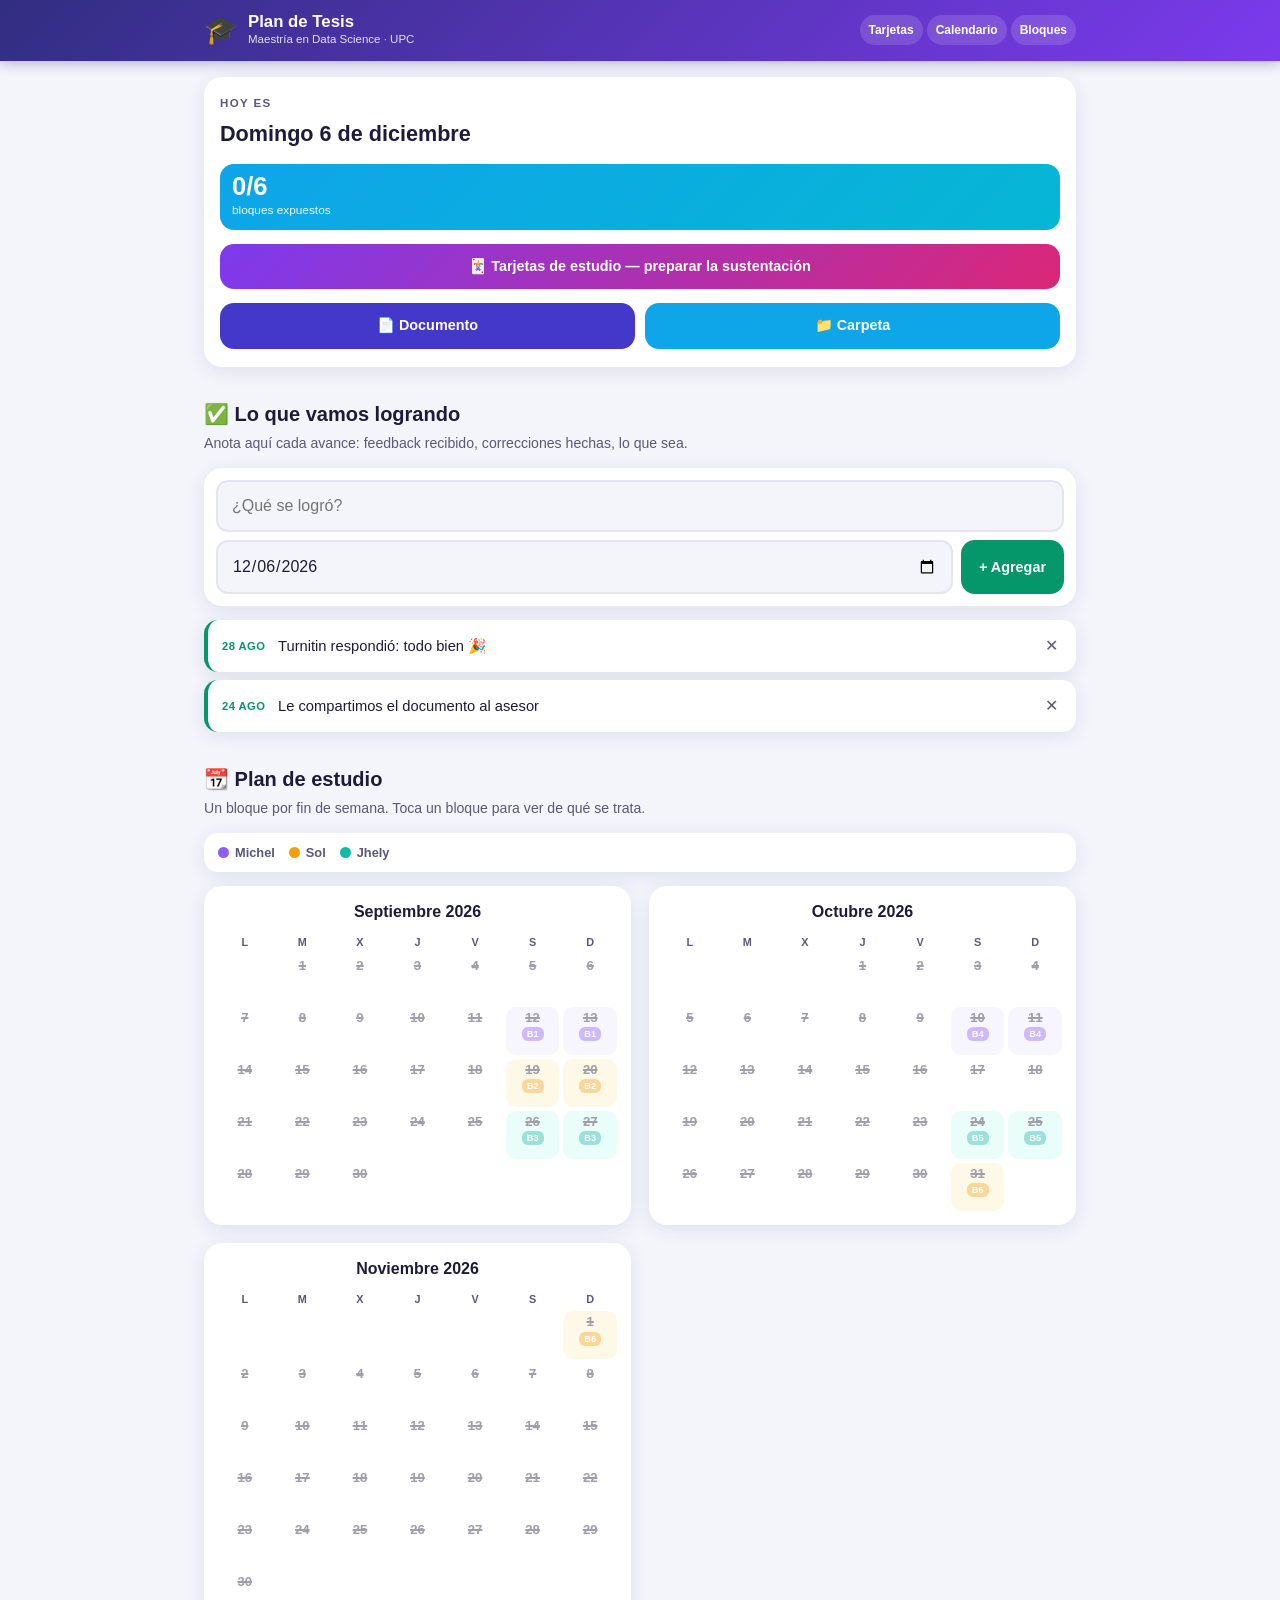
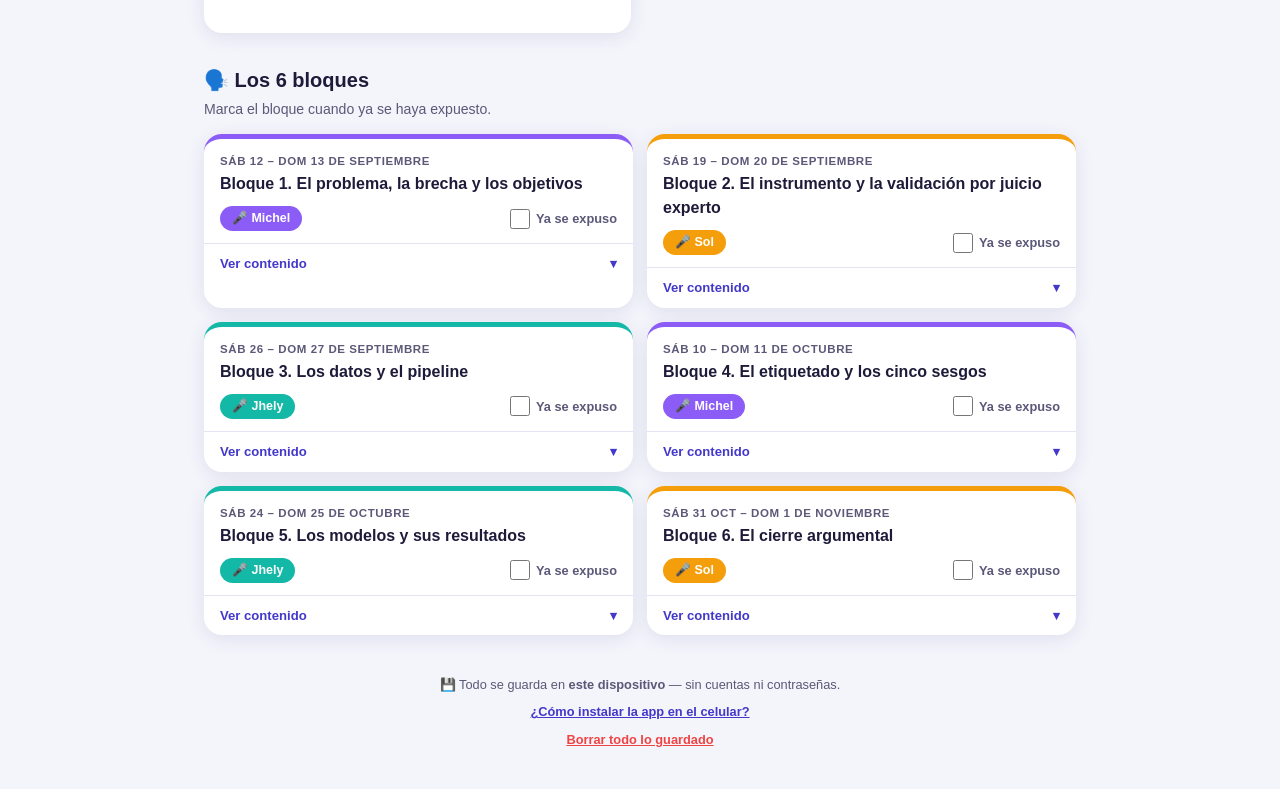
==== commit 83e3578a: "Quitar los fines de semana de PPT del calendario Solo quedan los 6 bloques de exposición; los findes" ====
--- a/index.html
+++ b/index.html
@@ -85,7 +85,6 @@
       <span class="lg-item"><i class="dot dot-michel"></i> Michel</span>
       <span class="lg-item"><i class="dot dot-sol"></i> Sol</span>
       <span class="lg-item"><i class="dot dot-jhely"></i> Jhely</span>
-      <span class="lg-item"><i class="dot dot-ppt"></i> PPT</span>
     </div>
 
     <div class="months" id="months"><!-- JS --></div>
--- a/css/styles.css
+++ b/css/styles.css
@@ -115,11 +115,11 @@
 }
 .add-card input {
   width: 100%; border: 2px solid var(--line); border-radius: 12px;
-  padding: 12px 14px; font: inherit; font-size: .95rem; background: var(--bg); color: var(--ink);
+  padding: 12px 14px; font: inherit; font-size: 16px; background: var(--bg); color: var(--ink);
 }
 .add-card input:focus { outline: none; border-color: var(--indigo); background: #fff; }
 .add-row { display: flex; gap: 8px; }
-.add-row input { flex: 1 1 auto; min-width: 0; font-size: .88rem; }
+.add-row input { flex: 1 1 auto; min-width: 0; font-size: 16px; }
 .btn-add { flex: 0 0 auto; background: var(--green); color: #fff; padding: 12px 18px; }
 
 .avances { list-style: none; display: grid; gap: 8px; }
@@ -302,6 +302,7 @@
 .study-hint { font-size: .8rem; color: var(--ink-soft); }
 
 .chips { display: flex; gap: 8px; overflow-x: auto; padding: 2px 2px 8px; -webkit-overflow-scrolling: touch; scrollbar-width: none; }
+@media (min-width: 700px) { .chips { flex-wrap: wrap; overflow-x: visible; } }
 .chips::-webkit-scrollbar { display: none; }
 .chip-f {
   flex: 0 0 auto; display: flex; flex-direction: column; align-items: flex-start; gap: 1px;
@@ -397,3 +398,12 @@
 .btn-exit { background: var(--card); color: var(--ink); box-shadow: var(--shadow); }
 
 .btn-cards { background: linear-gradient(135deg, #7c3aed, #db2777); color: #fff; width: 100%; }
+
+/* chuleta + respuesta completa */
+.table-scroll { overflow-x: auto; }
+.cheat-table { width: 100%; border-collapse: collapse; font-size: .82rem; }
+.cheat-table td, .cheat-table th { border-bottom: 1px solid var(--line); padding: 7px 8px; text-align: left; vertical-align: top; }
+.cheat-table td:first-child, .cheat-table th:first-child { font-weight: 700; color: var(--ink-soft); white-space: nowrap; }
+.cheat-table tr:last-child td { border-bottom: none; }
+.cheat-note { font-size: .78rem; color: var(--ink-soft); font-style: italic; }
+.sc-full-label { font-size: .7rem; font-weight: 800; text-transform: uppercase; letter-spacing: .07em; color: var(--ink-soft); margin-top: 2px; }
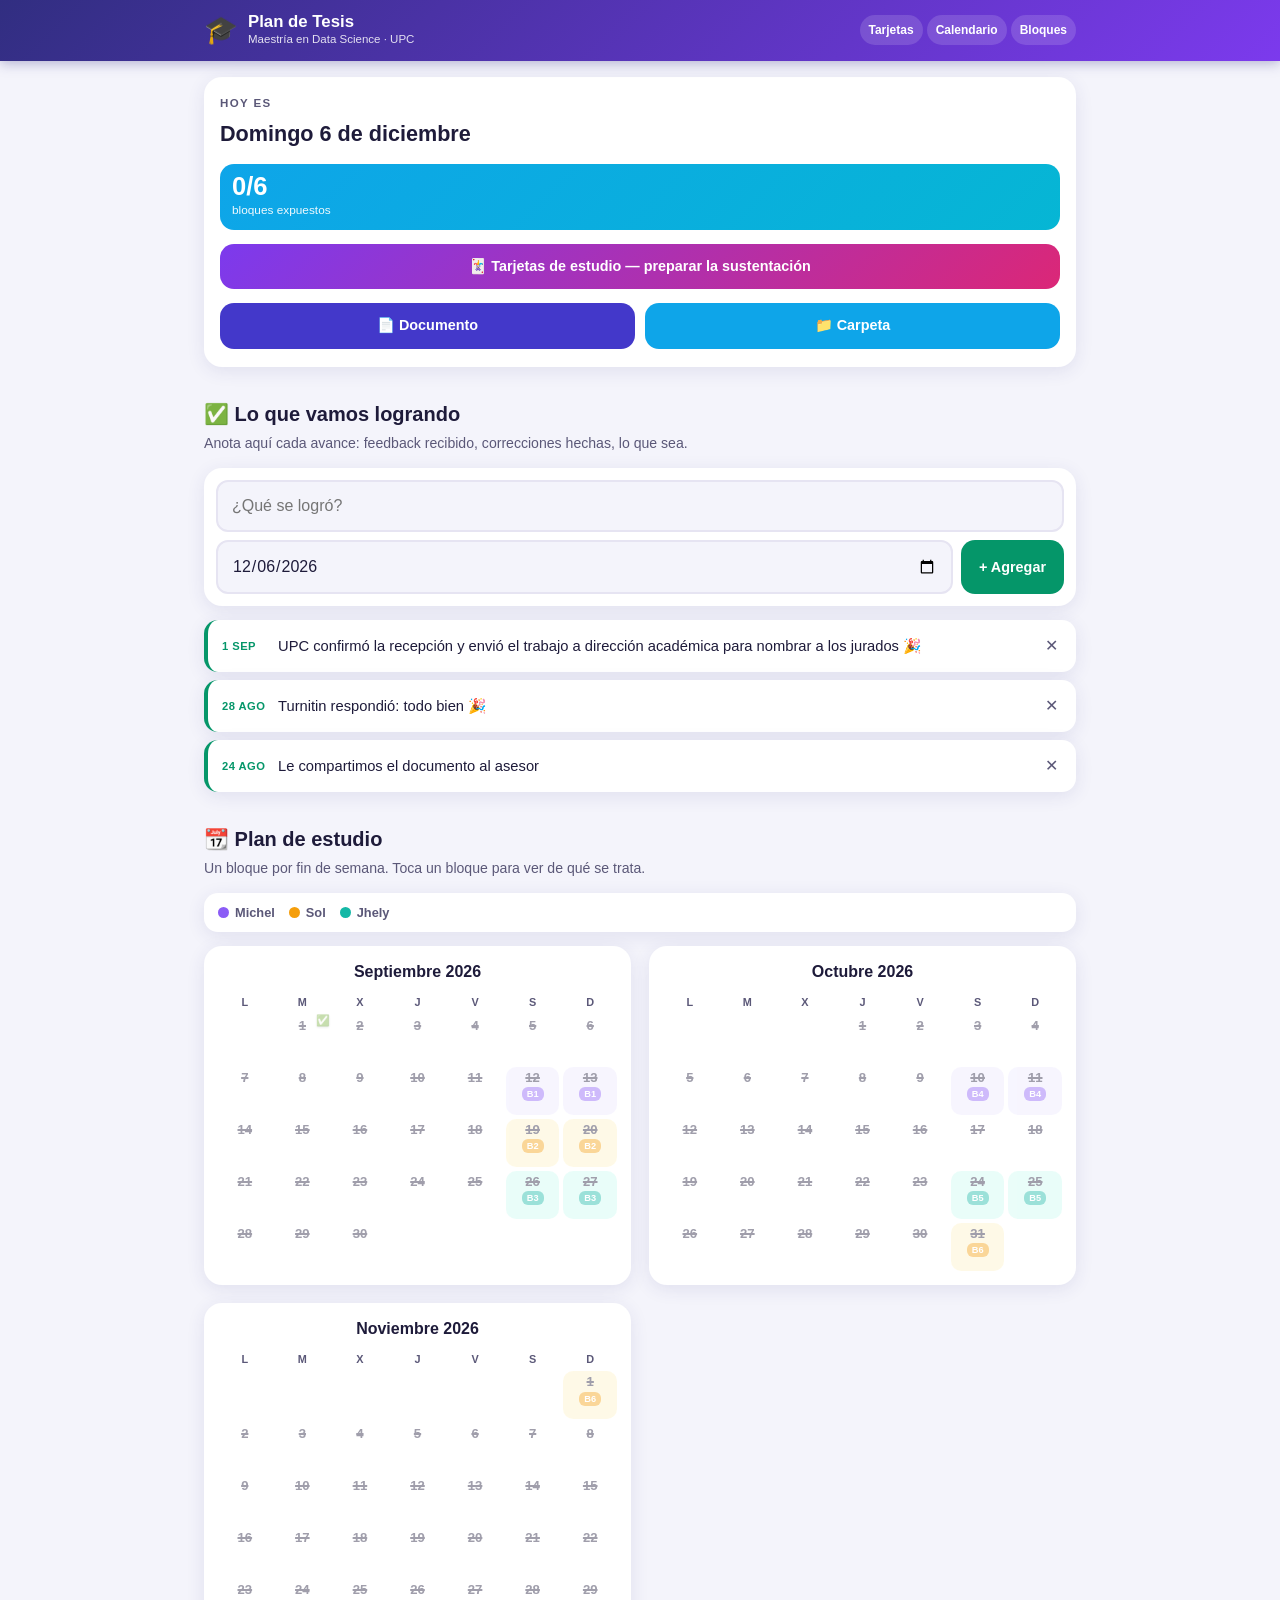
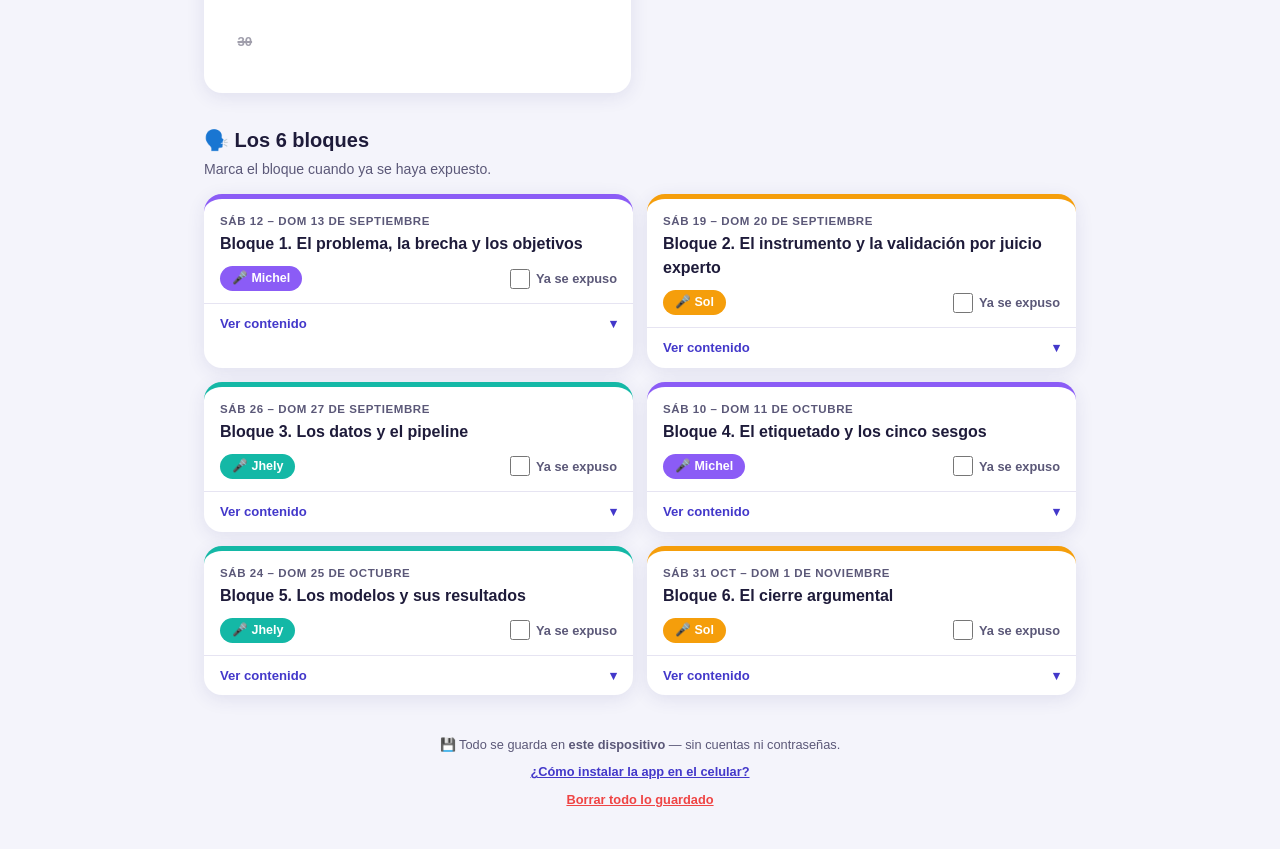
==== commit dbbd2f46: "Registrar la respuesta de la UPC y mostrar el estado del trámite Correo del 1 de setiembre: el traba" ====
--- a/index.html
+++ b/index.html
@@ -43,6 +43,8 @@
       <p class="hero-date" id="hero-date">—</p>
 
       <div class="hero-pills" id="hero-pills"><!-- JS --></div>
+
+      <div class="tramite hidden" id="tramite"><!-- JS --></div>
 
       <a class="btn btn-cards" href="estudio.html">🃏 Tarjetas de estudio — preparar la sustentación</a>
 
--- a/css/styles.css
+++ b/css/styles.css
@@ -407,3 +407,10 @@
 .cheat-table tr:last-child td { border-bottom: none; }
 .cheat-note { font-size: .78rem; color: var(--ink-soft); font-style: italic; }
 .sc-full-label { font-size: .7rem; font-weight: 800; text-transform: uppercase; letter-spacing: .07em; color: var(--ink-soft); margin-top: 2px; }
+
+/* estado del trámite en la UPC */
+.tramite {
+  border-left: 4px solid var(--indigo); background: #eef2ff;
+  border-radius: 10px; padding: 10px 12px; display: grid; gap: 2px; font-size: .9rem;
+}
+.tramite-note { color: var(--ink-soft); font-size: .82rem; }
